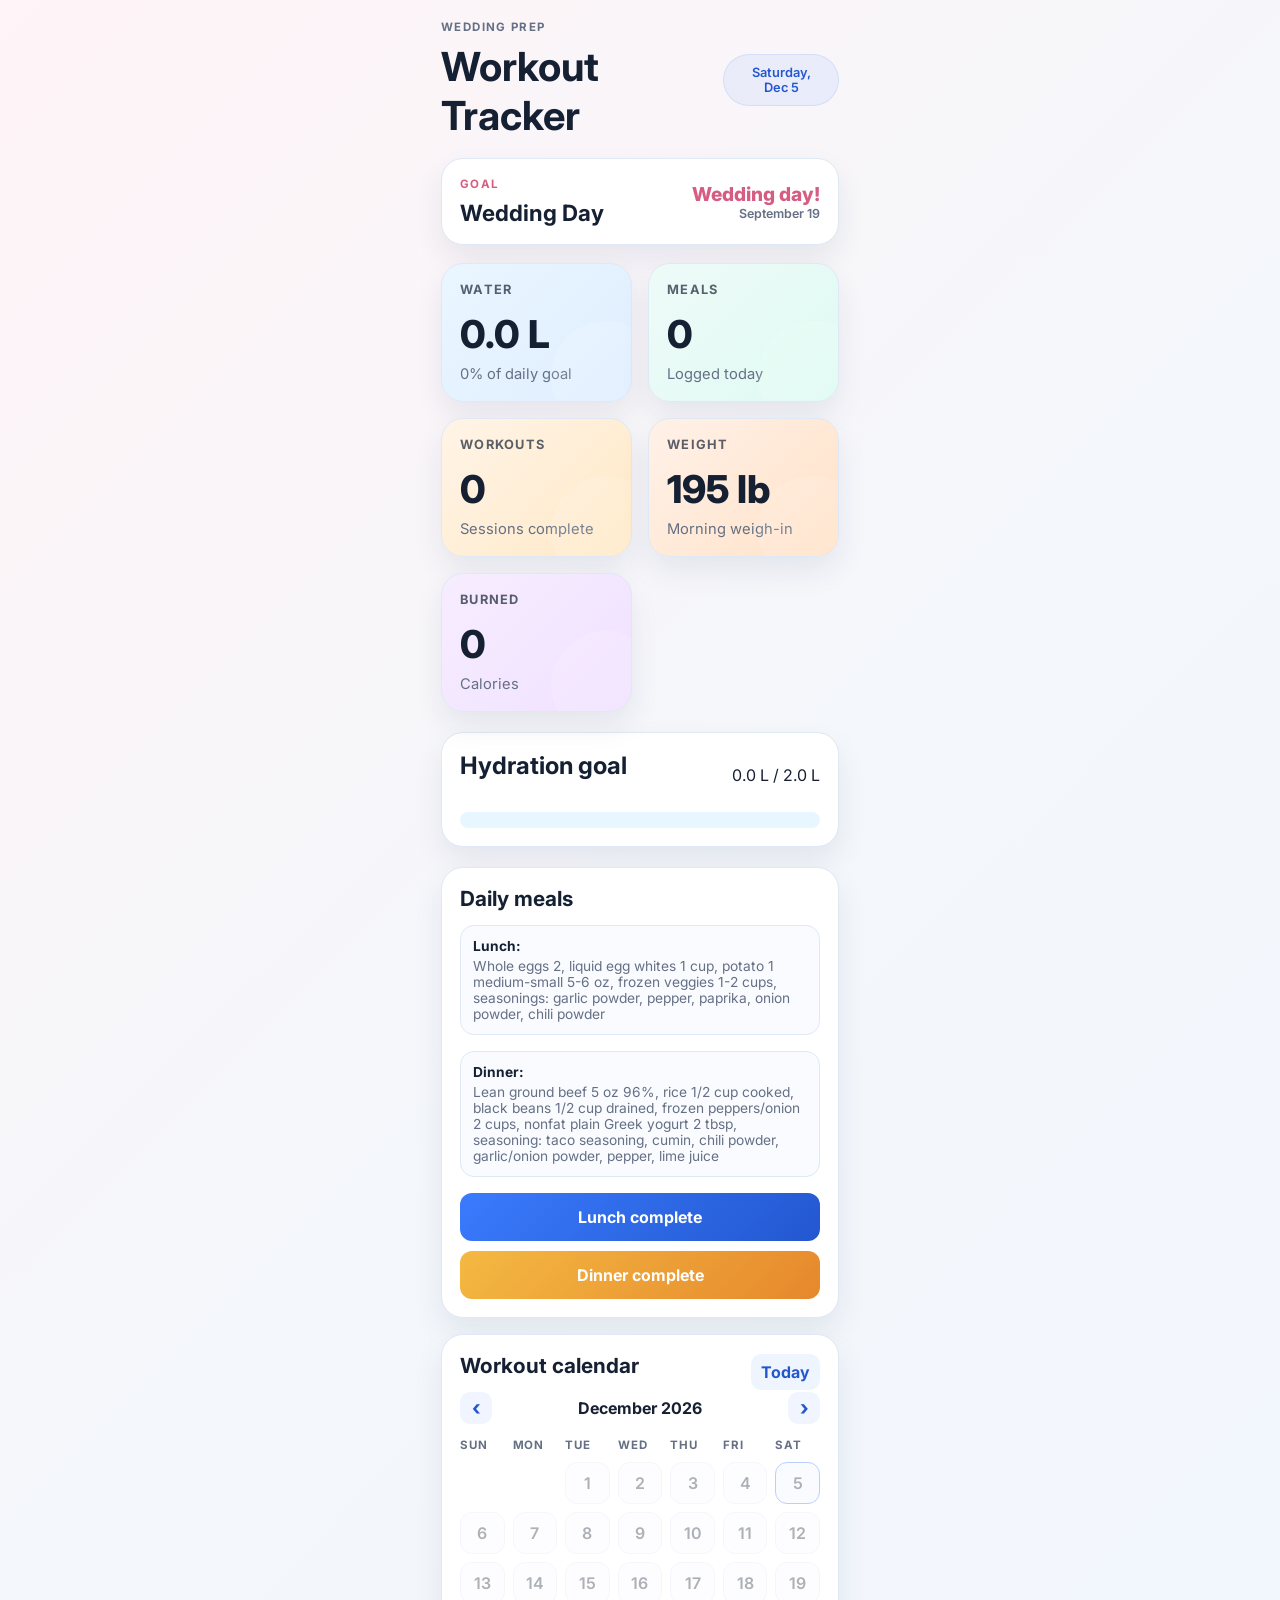
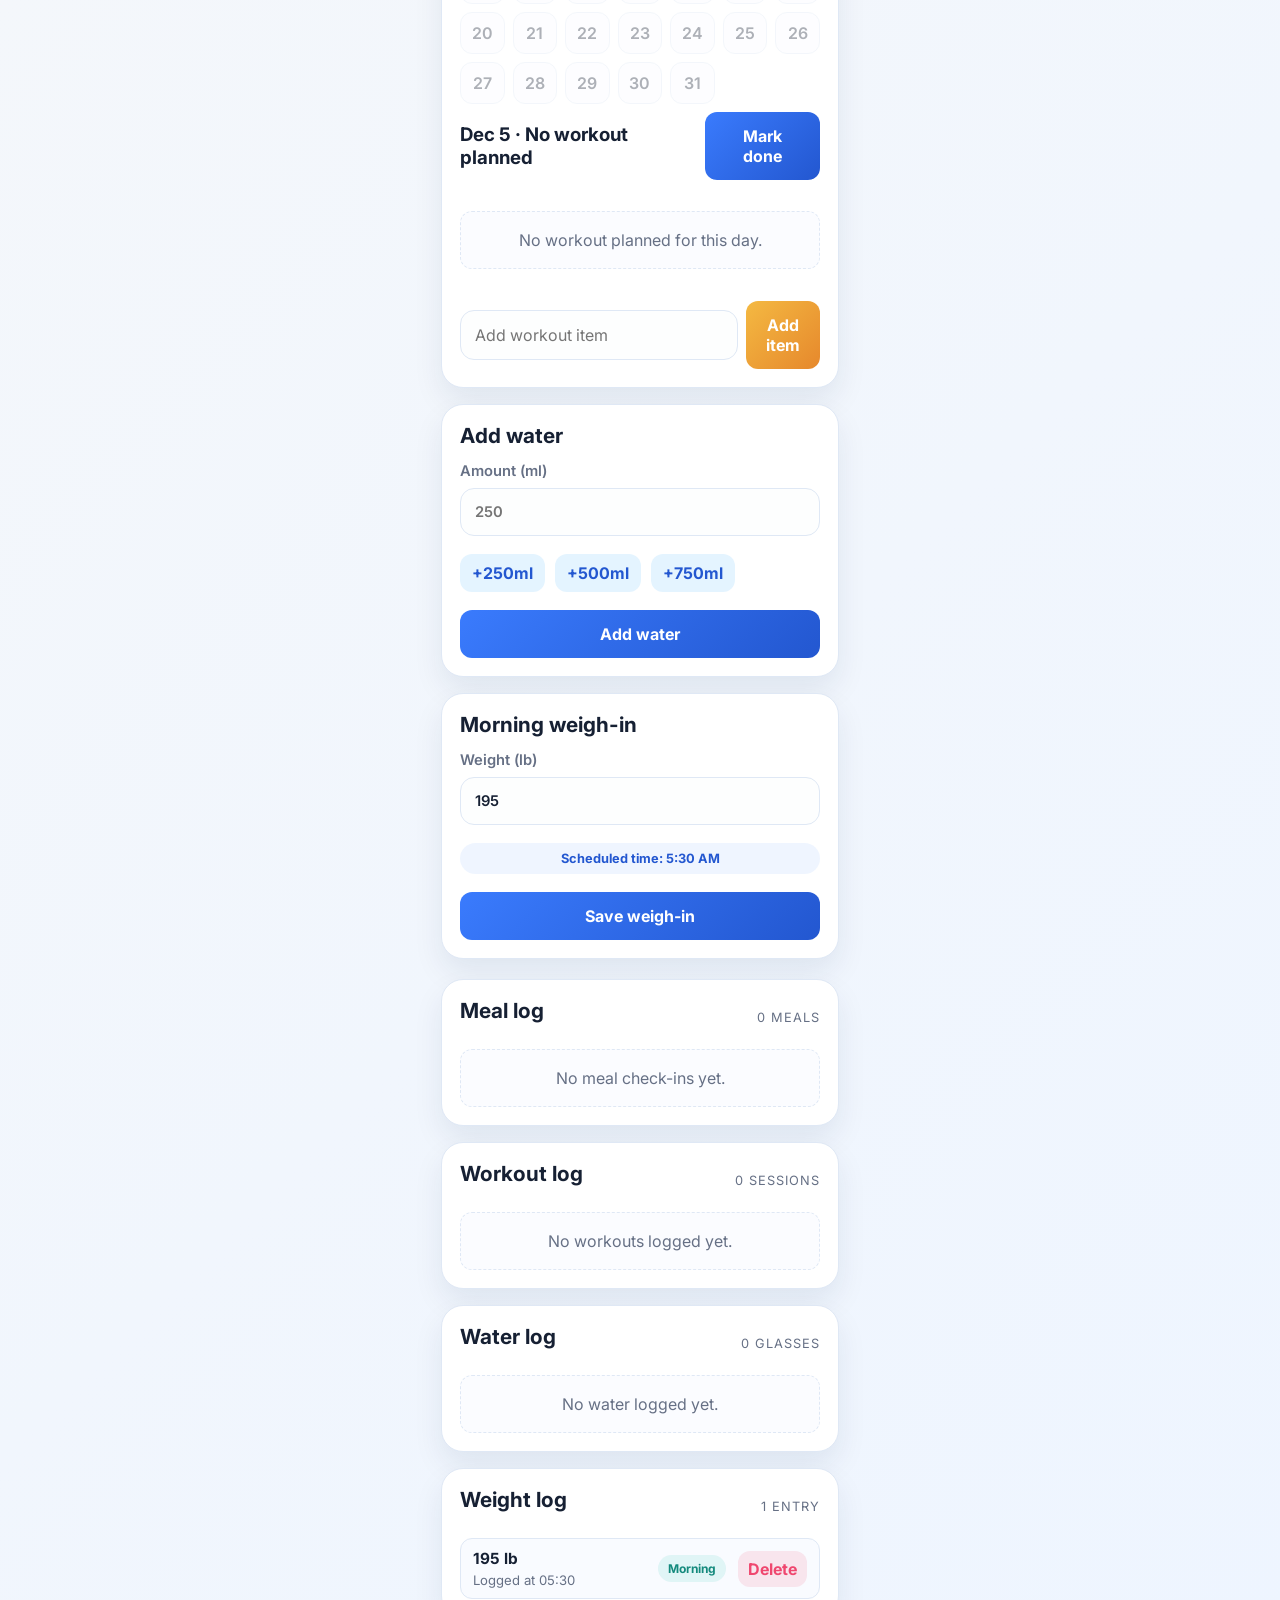
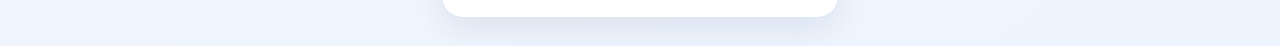
==== index.html @ 9204caa1 "Initial commit" ====
<!DOCTYPE html>
<html lang="en">
  <head>
    <meta charset="UTF-8" />
    <meta name="viewport" content="width=device-width, initial-scale=1.0, viewport-fit=cover" />
    <meta name="apple-mobile-web-app-capable" content="yes" />
    <meta name="apple-mobile-web-app-status-bar-style" content="default" />
    <title>Workout Tracker</title>
    <link rel="stylesheet" href="styles.css" />
    <link rel="preconnect" href="https://fonts.googleapis.com" />
    <link rel="preconnect" href="https://fonts.gstatic.com" crossorigin />
    <link
      href="https://fonts.googleapis.com/css2?family=Inter:wght@400;500;600;700;800&display=swap"
      rel="stylesheet"
    />
  </head>
  <body>
    <div class="app-shell">
      <header class="topbar">
        <div>
          <p class="eyebrow">Wedding prep</p>
          <h1>Workout Tracker</h1>
        </div>
        <div class="date-pill" id="todayDate"></div>
      </header>

      <section class="card goal-banner">
        <div class="goal-copy">
          <p class="eyebrow accent">Goal</p>
          <h2>Wedding Day</h2>
        </div>
        <div class="countdown-wrap">
          <div class="countdown-value" id="weddingCountdown">0 days</div>
          <div class="goal-date">September 19</div>
        </div>
      </section>

      <main class="dashboard">
        <section class="summary-grid">
          <article class="card stat-card water-card">
            <div class="card-label">Water</div>
            <div class="stat-value" id="waterTotal">0 L</div>
            <div class="stat-meta"><span id="waterProgressLabel">0%</span> of daily goal</div>
          </article>

          <article class="card stat-card meals-card">
            <div class="card-label">Meals</div>
            <div class="stat-value" id="mealCount">0</div>
            <div class="stat-meta">Logged today</div>
          </article>

          <article class="card stat-card workout-card">
            <div class="card-label">Workouts</div>
            <div class="stat-value" id="workoutCount">0</div>
            <div class="stat-meta">Sessions complete</div>
          </article>

          <article class="card stat-card weight-card">
            <div class="card-label">Weight</div>
            <div class="stat-value" id="weightValue">195 lb</div>
            <div class="stat-meta">Morning weigh-in</div>
          </article>

          <article class="card stat-card calorie-card">
            <div class="card-label">Burned</div>
            <div class="stat-value" id="caloriesBurned">0</div>
            <div class="stat-meta">Calories</div>
          </article>
        </section>

        <section class="progress-wrap card">
          <div class="progress-head">
            <h2>Hydration goal</h2>
            <span id="hydrationGoalText">2.0 L / 2.0 L</span>
          </div>
          <div class="progress-bar">
            <div class="progress-fill" id="hydrationProgress"></div>
          </div>
        </section>

        <section class="forms-grid">
          <article class="card form-card">
            <h2>Daily meals</h2>
            <form id="mealForm" class="meal-check-form">
              <div class="meal-template">
                <strong>Lunch:</strong>
                <span>Whole eggs 2, liquid egg whites 1 cup, potato 1 medium-small 5-6 oz, frozen veggies 1-2 cups, seasonings: garlic powder, pepper, paprika, onion powder, chili powder</span>
              </div>

              <div class="meal-template">
                <strong>Dinner:</strong>
                <span>Lean ground beef 5 oz 96%, rice 1/2 cup cooked, black beans 1/2 cup drained, frozen peppers/onion 2 cups, nonfat plain Greek yogurt 2 tbsp, seasoning: taco seasoning, cumin, chili powder, garlic/onion powder, pepper, lime juice</span>
              </div>

              <div class="meal-check-buttons">
                <button type="button" class="meal-check-btn primary-btn" data-meal-type="Lunch">Lunch complete</button>
                <button type="button" class="meal-check-btn secondary-btn" data-meal-type="Dinner">Dinner complete</button>
              </div>
            </form>
          </article>

          <article class="card form-card calendar-card">
            <div class="calendar-topbar">
              <h2>Workout calendar</h2>
              <button type="button" class="tiny-btn" id="todayButton">Today</button>
            </div>

            <div class="calendar-nav">
              <button type="button" class="nav-btn" id="prevMonthBtn" aria-label="Previous month">‹</button>
              <div id="calendarMonthLabel" class="calendar-month-label">Month</div>
              <button type="button" class="nav-btn" id="nextMonthBtn" aria-label="Next month">›</button>
            </div>

            <div class="calendar-weekdays">
              <span>Sun</span>
              <span>Mon</span>
              <span>Tue</span>
              <span>Wed</span>
              <span>Thu</span>
              <span>Fri</span>
              <span>Sat</span>
            </div>
            <div id="calendarGrid" class="calendar-grid"></div>

            <form id="workoutForm" class="workout-check-form">
              <div class="selected-workout-header">
                <h3 id="selectedWorkoutLabel">Selected workout</h3>
                <button type="submit" class="primary-btn compact-btn">Mark done</button>
              </div>
              <div id="selectedWorkoutItems" class="selected-workout-items"></div>

              <div class="add-item-row">
                <input id="newExerciseInput" type="text" placeholder="Add workout item" />
                <button type="button" id="addExerciseBtn" class="secondary-btn compact-btn">Add item</button>
              </div>
            </form>
          </article>

          <article class="card form-card water-card-form">
            <h2>Add water</h2>
            <form id="waterForm">
              <label>
                Amount (ml)
                <input type="number" name="waterAmount" min="50" step="50" placeholder="250" required />
              </label>

              <div class="quick-water-buttons">
                <button type="button" class="quick-water" data-amount="250">+250ml</button>
                <button type="button" class="quick-water" data-amount="500">+500ml</button>
                <button type="button" class="quick-water" data-amount="750">+750ml</button>
              </div>

              <button type="submit" class="primary-btn">Add water</button>
            </form>
          </article>

          <article class="card form-card">
            <h2>Morning weigh-in</h2>
            <form id="weightForm">
              <label>
                Weight (lb)
                <input type="number" name="weightValue" min="80" step="0.1" value="195" required />
              </label>

              <div class="info-pill">Scheduled time: 5:30 AM</div>

              <button type="submit" class="primary-btn">Save weigh-in</button>
            </form>
          </article>
        </section>

        <section class="lists-grid">
          <article class="card list-card">
            <div class="list-header">
              <h2>Meal log</h2>
              <span id="mealSummary">0 meals</span>
            </div>
            <ul id="mealList" class="entry-list"></ul>
          </article>

          <article class="card list-card">
            <div class="list-header">
              <h2>Workout log</h2>
              <span id="workoutSummary">0 sessions</span>
            </div>
            <ul id="workoutList" class="entry-list"></ul>
          </article>

          <article class="card list-card">
            <div class="list-header">
              <h2>Water log</h2>
              <span id="waterSummary">0 glasses</span>
            </div>
            <ul id="waterList" class="entry-list"></ul>
          </article>

          <article class="card list-card">
            <div class="list-header">
              <h2>Weight log</h2>
              <span id="weightSummary">0 entries</span>
            </div>
            <ul id="weightList" class="entry-list"></ul>
          </article>
        </section>
      </main>
    </div>

    <script src="script.js"></script>
  </body>
</html>
---- styles.css ----
:root {
  --bg: #f4f7fb;
  --surface: #ffffff;
  --surface-alt: #edf3ff;
  --primary: #3a7bfd;
  --primary-dark: #2357d0;
  --accent: #2ec4b6;
  --accent-soft: rgba(46, 196, 182, 0.12);
  --water: #45b3ff;
  --water-soft: rgba(69, 179, 255, 0.14);
  --text: #162033;
  --muted: #667085;
  --border: #dfe8f5;
  --shadow: 0 14px 30px rgba(17, 41, 74, 0.08);
  --danger: #ef476f;
  --warning: #ffb703;
  --rose: #f7dfe6;
  --rose-deep: #d65c82;
}

* {
  box-sizing: border-box;
  -webkit-tap-highlight-color: transparent;
}

html {
  scroll-behavior: smooth;
}

body {
  margin: 0;
  font-family: "Inter", sans-serif;
  background: linear-gradient(135deg, #fff4f7 0%, #f4f7fb 35%, #eef5ff 100%);
  color: var(--text);
}

button,
input,
select {
  font: inherit;
}

.app-shell {
  max-width: 430px;
  margin: 0 auto;
  padding: calc(20px + env(safe-area-inset-top)) 16px calc(28px + env(safe-area-inset-bottom));
}

.topbar {
  display: flex;
  align-items: center;
  justify-content: space-between;
  margin-bottom: 18px;
  gap: 12px;
}

.eyebrow {
  margin: 0 0 8px;
  color: var(--muted);
  text-transform: uppercase;
  letter-spacing: 0.12em;
  font-weight: 700;
  font-size: 0.72rem;
}

.eyebrow.accent {
  color: var(--rose-deep);
}

h1,
h2,
p {
  margin-top: 0;
}

h1 {
  margin-bottom: 0;
  font-size: clamp(1.9rem, 7vw, 2.5rem);
}

.date-pill {
  background: rgba(58, 123, 253, 0.08);
  color: var(--primary-dark);
  border: 1px solid rgba(58, 123, 253, 0.12);
  border-radius: 999px;
  padding: 10px 14px;
  font-weight: 600;
  font-size: 0.8rem;
  text-align: center;
}

.goal-banner {
  display: flex;
  align-items: center;
  justify-content: space-between;
  gap: 14px;
  padding: 18px 16px;
  background: linear-gradient(135deg, #fff0f3 0%, #ffe5ee 100%);
  border: 1px solid rgba(214, 92, 130, 0.15);
  margin-bottom: 18px;
}

.goal-copy h2 {
  margin-bottom: 0;
  font-size: 1.4rem;
}

.countdown-wrap {
  text-align: right;
}

.countdown-value {
  font-size: 1.2rem;
  font-weight: 800;
  color: var(--rose-deep);
}

.goal-date {
  color: var(--muted);
  font-size: 0.78rem;
  font-weight: 600;
}

.dashboard {
  display: flex;
  flex-direction: column;
  gap: 20px;
}

.summary-grid,
.forms-grid,
.lists-grid {
  display: grid;
  gap: 16px;
}

.summary-grid {
  grid-template-columns: repeat(2, minmax(0, 1fr));
}

.forms-grid,
.lists-grid {
  grid-template-columns: 1fr;
}

.card {
  background: var(--surface);
  border: 1px solid var(--border);
  box-shadow: var(--shadow);
  border-radius: 22px;
  padding: 18px;
}

.stat-card {
  position: relative;
  overflow: hidden;
}

.stat-card::after {
  content: "";
  position: absolute;
  inset: auto -30px -30px auto;
  width: 110px;
  height: 110px;
  background: rgba(255, 255, 255, 0.12);
  border-radius: 50%;
}

.water-card {
  background: linear-gradient(135deg, #eaf6ff 0%, #dfeeff 100%);
}

.weight-card {
  background: linear-gradient(135deg, #fff1e8 0%, #ffe2c8 100%);
}

.meals-card {
  background: linear-gradient(135deg, #eefbf8 0%, #dffaf3 100%);
}

.workout-card {
  background: linear-gradient(135deg, #fff4e7 0%, #ffe9c7 100%);
}

.calorie-card {
  background: linear-gradient(135deg, #f7edff 0%, #f0e1ff 100%);
}

.card-label {
  font-size: 0.8rem;
  text-transform: uppercase;
  letter-spacing: 0.1em;
  font-weight: 700;
  opacity: 0.7;
}

.stat-value {
  font-size: clamp(1.8rem, 3vw, 2.5rem);
  font-weight: 800;
  margin: 14px 0 8px;
}

.stat-meta {
  color: var(--muted);
  font-size: 0.92rem;
}

.progress-wrap {
  display: flex;
  flex-direction: column;
  gap: 12px;
}

.progress-head {
  display: flex;
  justify-content: space-between;
  gap: 12px;
  align-items: center;
}

.progress-bar {
  width: 100%;
  height: 16px;
  border-radius: 999px;
  background: rgba(69, 179, 255, 0.12);
  overflow: hidden;
}

.progress-fill {
  width: 0%;
  height: 100%;
  background: linear-gradient(90deg, var(--water) 0%, #6cc9ff 100%);
  border-radius: 999px;
  transition: width 0.25s ease;
}

.form-card h2,
.list-card h2 {
  margin-bottom: 14px;
  font-size: 1.3rem;
}

form {
  display: flex;
  flex-direction: column;
  gap: 18px;
}

label {
  display: flex;
  flex-direction: column;
  gap: 8px;
  color: var(--muted);
  font-weight: 600;
  font-size: 0.92rem;
}

input,
select {
  border: 1px solid var(--border);
  background: #fdfefe;
  border-radius: 14px;
  padding: 14px 14px;
  min-height: 48px;
  color: var(--text);
  transition: border-color 0.2s ease, box-shadow 0.2s ease;
}

input:focus,
select:focus {
  border-color: var(--primary);
  box-shadow: 0 0 0 4px rgba(58, 123, 253, 0.12);
  outline: none;
}

.inline-fields {
  display: grid;
  grid-template-columns: repeat(2, minmax(0, 1fr));
  gap: 12px;
}

.meal-check-form,
.workout-check-form {
  display: flex;
  flex-direction: column;
  gap: 16px;
}

.meal-template {
  display: flex;
  flex-direction: column;
  gap: 4px;
  background: #f9fbff;
  border: 1px solid var(--border);
  border-radius: 14px;
  padding: 12px;
  color: var(--muted);
  font-size: 0.86rem;
}

.meal-template strong {
  color: var(--text);
}

.workout-plan-box {
  border: 1px solid var(--border);
  background: #fafcff;
  border-radius: 14px;
  padding: 12px 14px;
}

.workout-plan-box h3 {
  margin: 0 0 10px;
  font-size: 1rem;
}

.workout-plan-box ul {
  margin: 0;
  padding-left: 18px;
  color: var(--muted);
  display: grid;
  gap: 6px;
  font-size: 0.84rem;
}

.meal-check-buttons {
  display: grid;
  gap: 10px;
}

.calendar-topbar,
.calendar-nav,
.selected-workout-header {
  display: flex;
  align-items: center;
  justify-content: space-between;
  gap: 10px;
}

.calendar-month-label {
  font-weight: 700;
  color: var(--text);
}

.calendar-weekdays,
.calendar-grid {
  display: grid;
  grid-template-columns: repeat(7, minmax(0, 1fr));
  gap: 8px;
}

.calendar-weekdays {
  margin-top: 14px;
  font-size: 0.72rem;
  color: var(--muted);
  text-transform: uppercase;
  letter-spacing: 0.08em;
  font-weight: 700;
}

.calendar-grid {
  margin-top: 10px;
}

.calendar-day {
  border: 1px solid var(--border);
  border-radius: 12px;
  background: #fafcff;
  min-height: 42px;
  display: flex;
  align-items: center;
  justify-content: center;
  color: var(--text);
  font-weight: 600;
  cursor: pointer;
  padding: 0;
}

.calendar-day.today {
  border-color: var(--primary);
  background: rgba(58, 123, 253, 0.08);
}

.calendar-day.complete {
  background: rgba(46, 196, 182, 0.14);
  border-color: rgba(46, 196, 182, 0.25);
}

.calendar-day.empty-day {
  background: transparent;
  border-color: transparent;
  cursor: default;
}

.selected-workout-items {
  display: flex;
  flex-direction: column;
  gap: 8px;
  margin-top: 8px;
}

.check-item {
  display: flex;
  align-items: center;
  justify-content: space-between;
  gap: 10px;
  padding: 8px 10px;
  border: 1px solid var(--border);
  border-radius: 10px;
  background: #f9fbff;
  color: var(--text);
  font-size: 0.82rem;
}

.check-toggle {
  display: flex;
  align-items: center;
  gap: 10px;
  flex: 1;
}

.check-item input[type='checkbox'] {
  width: 18px;
  height: 18px;
  min-height: 18px;
  margin: 0;
}

.exercise-weight-input {
  width: 70px;
  min-height: 36px;
  padding: 8px 10px;
  border-radius: 10px;
  border: 1px solid var(--border);
  background: white;
  text-align: center;
}

.tiny-btn,
.nav-btn {
  border: none;
  border-radius: 10px;
  background: rgba(58, 123, 253, 0.08);
  color: var(--primary-dark);
  cursor: pointer;
  font-weight: 700;
}

.tiny-btn {
  padding: 8px 10px;
}

.nav-btn {
  width: 32px;
  height: 32px;
  font-size: 1.3rem;
}

.compact-btn {
  min-height: 36px;
  padding: 10px 12px;
}

.add-item-row {
  display: flex;
  gap: 8px;
  align-items: center;
}

.add-item-row input {
  flex: 1;
}

.primary-btn,
.secondary-btn,
.quick-water,
.delete-btn {
  border: none;
  border-radius: 12px;
  cursor: pointer;
  transition: transform 0.15s ease, opacity 0.2s ease;
}

.primary-btn {
  background: linear-gradient(135deg, var(--primary) 0%, var(--primary-dark) 100%);
  color: white;
  font-weight: 700;
  padding: 14px 18px;
  min-height: 48px;
}

.secondary-btn {
  background: linear-gradient(135deg, #f4b942 0%, #e6882c 100%);
  color: white;
  font-weight: 700;
  padding: 14px 18px;
  min-height: 48px;
}

.primary-btn:hover,
.secondary-btn:hover,
.quick-water:hover,
.delete-btn:hover {
  transform: translateY(-1px);
}

.quick-water-buttons {
  display: flex;
  flex-wrap: wrap;
  gap: 10px;
}

.quick-water {
  background: var(--water-soft);
  padding: 9px 12px;
  color: var(--primary-dark);
  font-weight: 700;
}

.list-header {
  display: flex;
  justify-content: space-between;
  align-items: center;
  gap: 12px;
  margin-bottom: 12px;
}

.list-header span {
  color: var(--muted);
  font-size: 0.8rem;
  text-transform: uppercase;
  letter-spacing: 0.08em;
}

.entry-list {
  list-style: none;
  padding: 0;
  margin: 0;
  display: flex;
  flex-direction: column;
  gap: 12px;
}

.entry-item {
  display: flex;
  justify-content: space-between;
  align-items: center;
  gap: 12px;
  border: 1px solid var(--border);
  background: #f9fbff;
  border-radius: 12px;
  padding: 10px 12px;
}

.entry-main {
  min-width: 0;
}

.entry-main strong,
.entry-main span {
  display: block;
}

.entry-main strong {
  margin-bottom: 4px;
  font-size: 0.96rem;
}

.entry-main span {
  color: var(--muted);
  font-size: 0.82rem;
}

.entry-meta {
  display: flex;
  align-items: center;
  gap: 12px;
}

.entry-tag {
  display: inline-flex;
  align-items: center;
  justify-content: center;
  border-radius: 999px;
  padding: 6px 10px;
  background: var(--accent-soft);
  color: #148a7d;
  font-size: 0.75rem;
  font-weight: 700;
}

.info-pill {
  border-radius: 999px;
  padding: 8px 12px;
  background: rgba(58, 123, 253, 0.08);
  color: var(--primary-dark);
  font-size: 0.8rem;
  font-weight: 700;
  text-align: center;
}

.delete-btn {
  background: rgba(239, 71, 111, 0.12);
  color: var(--danger);
  padding: 8px 10px;
  font-weight: 700;
}

.empty-state {
  color: var(--muted);
  text-align: center;
  border: 1px dashed var(--border);
  border-radius: 12px;
  padding: 18px;
  background: #fbfcff;
}

@media (max-width: 640px) {
  .app-shell {
    padding: 18px 14px 32px;
  }

  .topbar,
  .goal-banner,
  .progress-head,
  .list-header,
  .entry-item {
    flex-direction: column;
    align-items: flex-start;
  }

  .countdown-wrap {
    text-align: left;
  }

  .summary-grid,
  .forms-grid,
  .lists-grid,
  .inline-fields {
    grid-template-columns: 1fr;
  }

  .stat-card,
  .card {
    padding: 16px;
  }

  .primary-btn,
  .quick-water,
  .delete-btn {
    min-height: 44px;
    width: 100%;
  }

  .quick-water-buttons {
    display: grid;
    grid-template-columns: repeat(3, minmax(0, 1fr));
  }
}
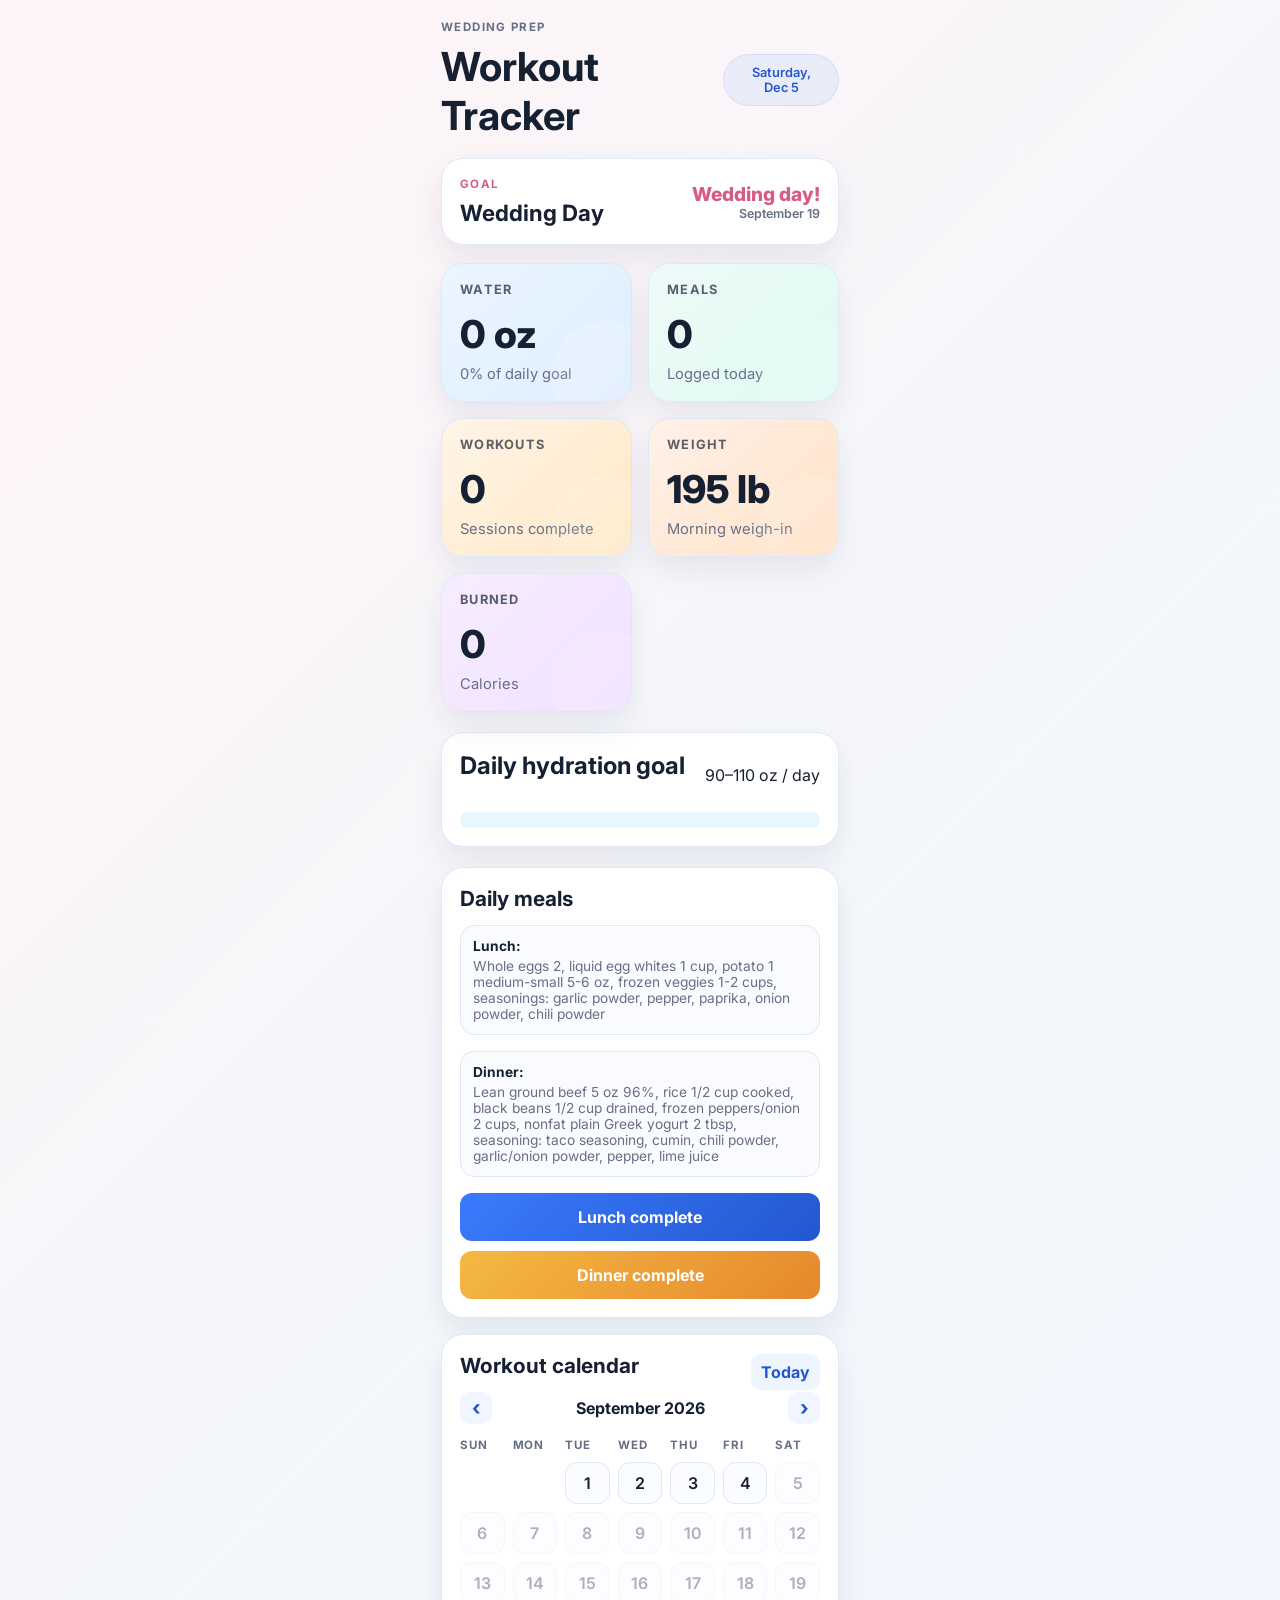
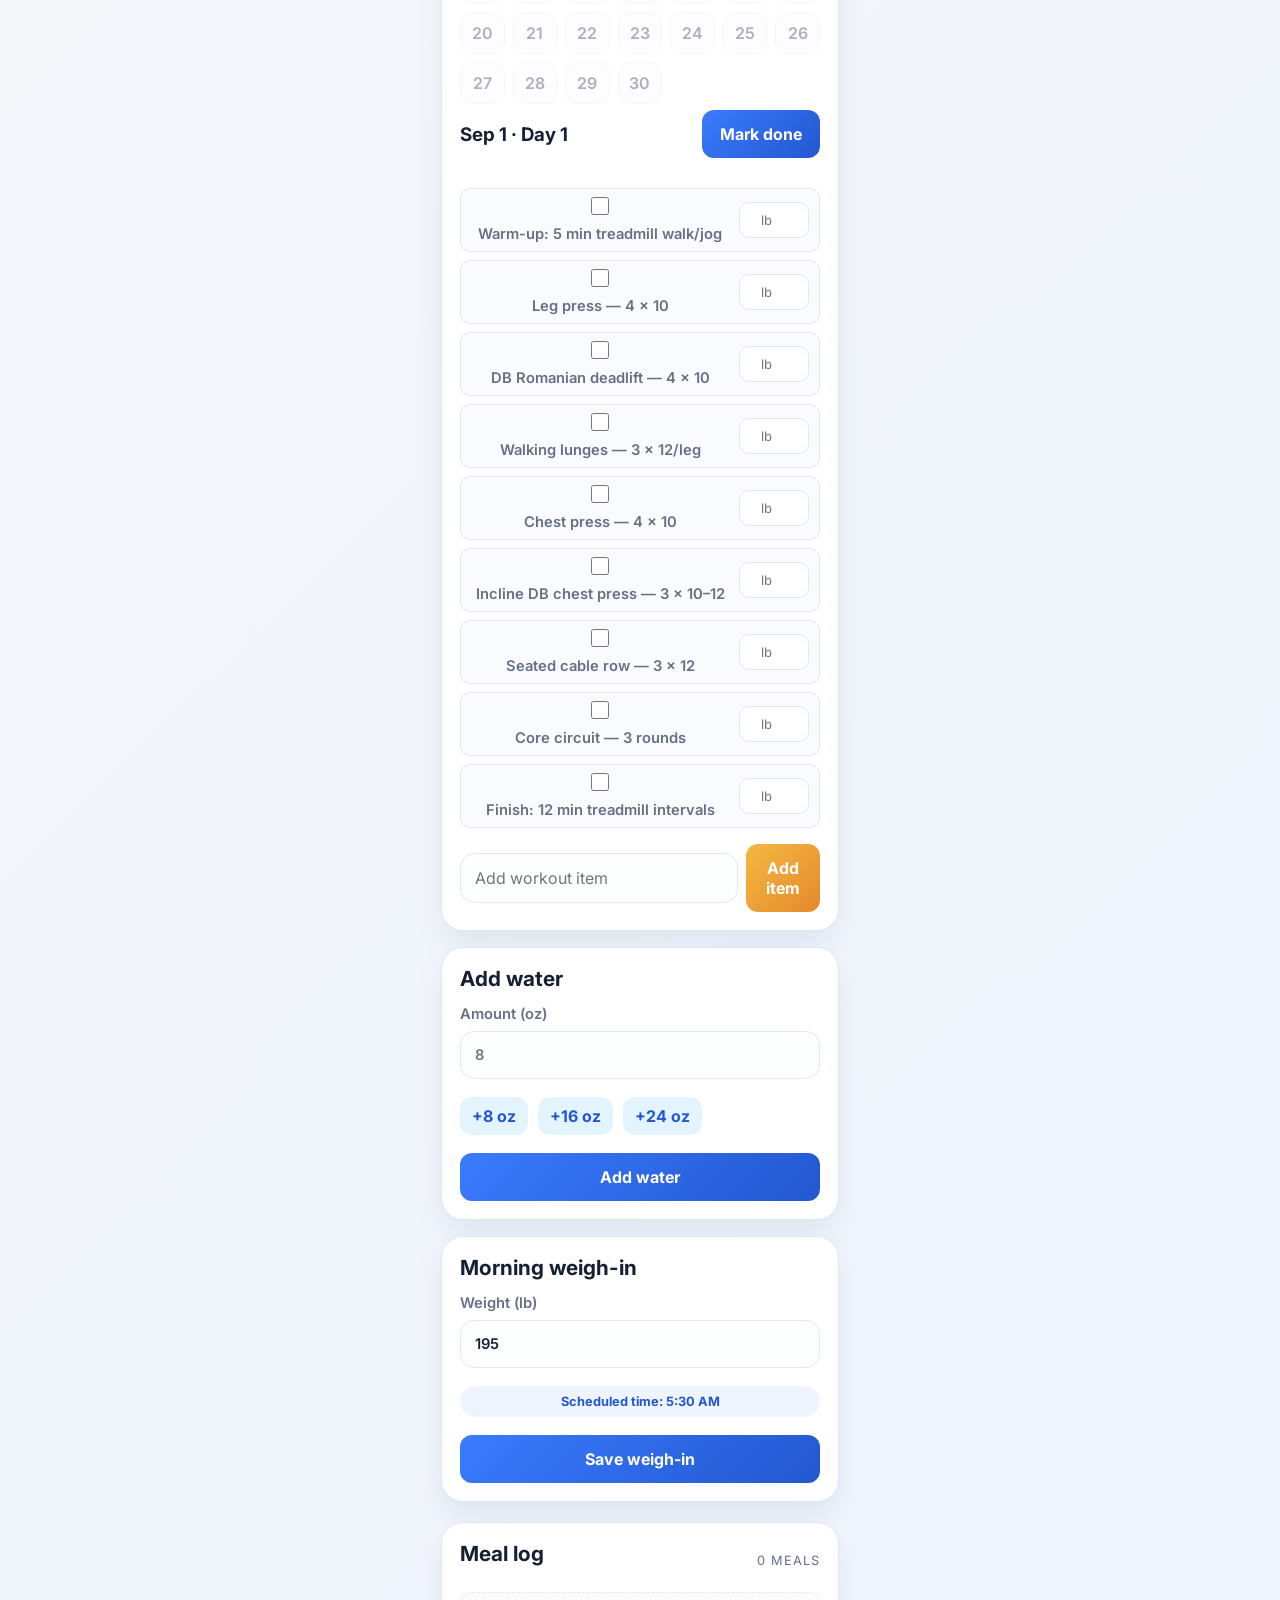
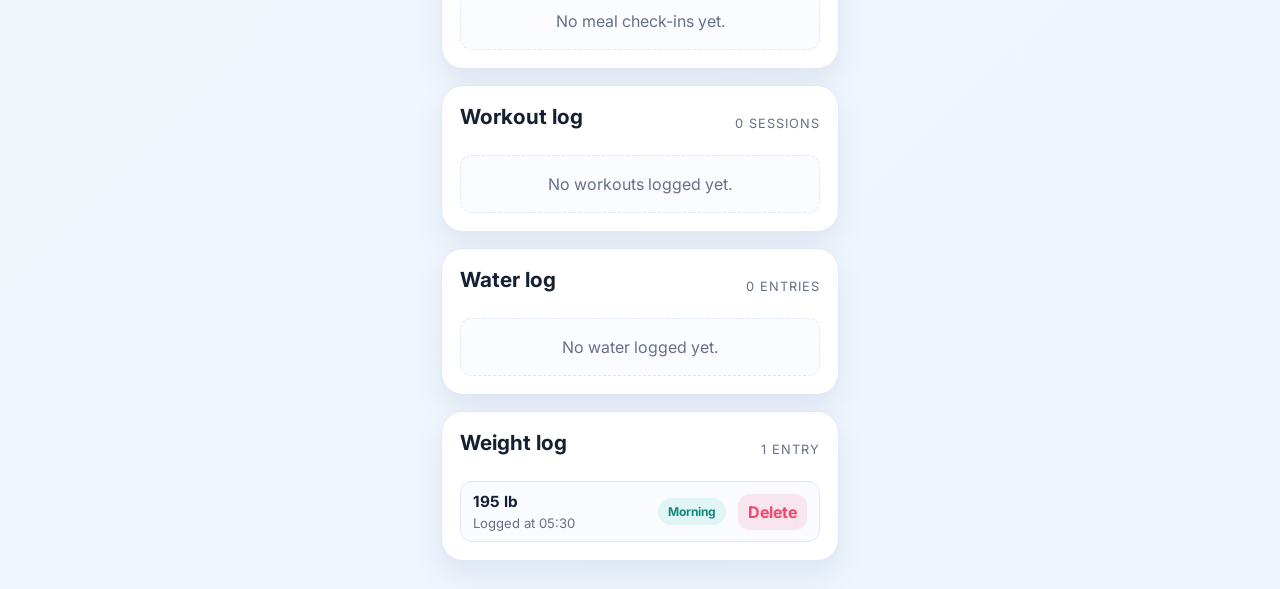
==== commit d4ab848f: "Update Quick Water Button" ====
--- a/index.html
+++ b/index.html
@@ -70,8 +70,8 @@
 
         <section class="progress-wrap card">
           <div class="progress-head">
-            <h2>Hydration goal</h2>
-            <span id="hydrationGoalText">2.0 L / 2.0 L</span>
+            <h2>Daily hydration goal</h2>
+            <span id="hydrationGoalText">90–110 oz / day</span>
           </div>
           <div class="progress-bar">
             <div class="progress-fill" id="hydrationProgress"></div>
@@ -140,14 +140,14 @@
             <h2>Add water</h2>
             <form id="waterForm">
               <label>
-                Amount (ml)
-                <input type="number" name="waterAmount" min="50" step="50" placeholder="250" required />
+                Amount (oz)
+                <input type="number" name="waterAmount" min="5" step="1" placeholder="8" required />
               </label>
 
               <div class="quick-water-buttons">
-                <button type="button" class="quick-water" data-amount="250">+250ml</button>
-                <button type="button" class="quick-water" data-amount="500">+500ml</button>
-                <button type="button" class="quick-water" data-amount="750">+750ml</button>
+                <button type="button" class="quick-water" data-amount="8">+8 oz</button>
+                <button type="button" class="quick-water" data-amount="16">+16 oz</button>
+                <button type="button" class="quick-water" data-amount="24">+24 oz</button>
               </div>
 
               <button type="submit" class="primary-btn">Add water</button>
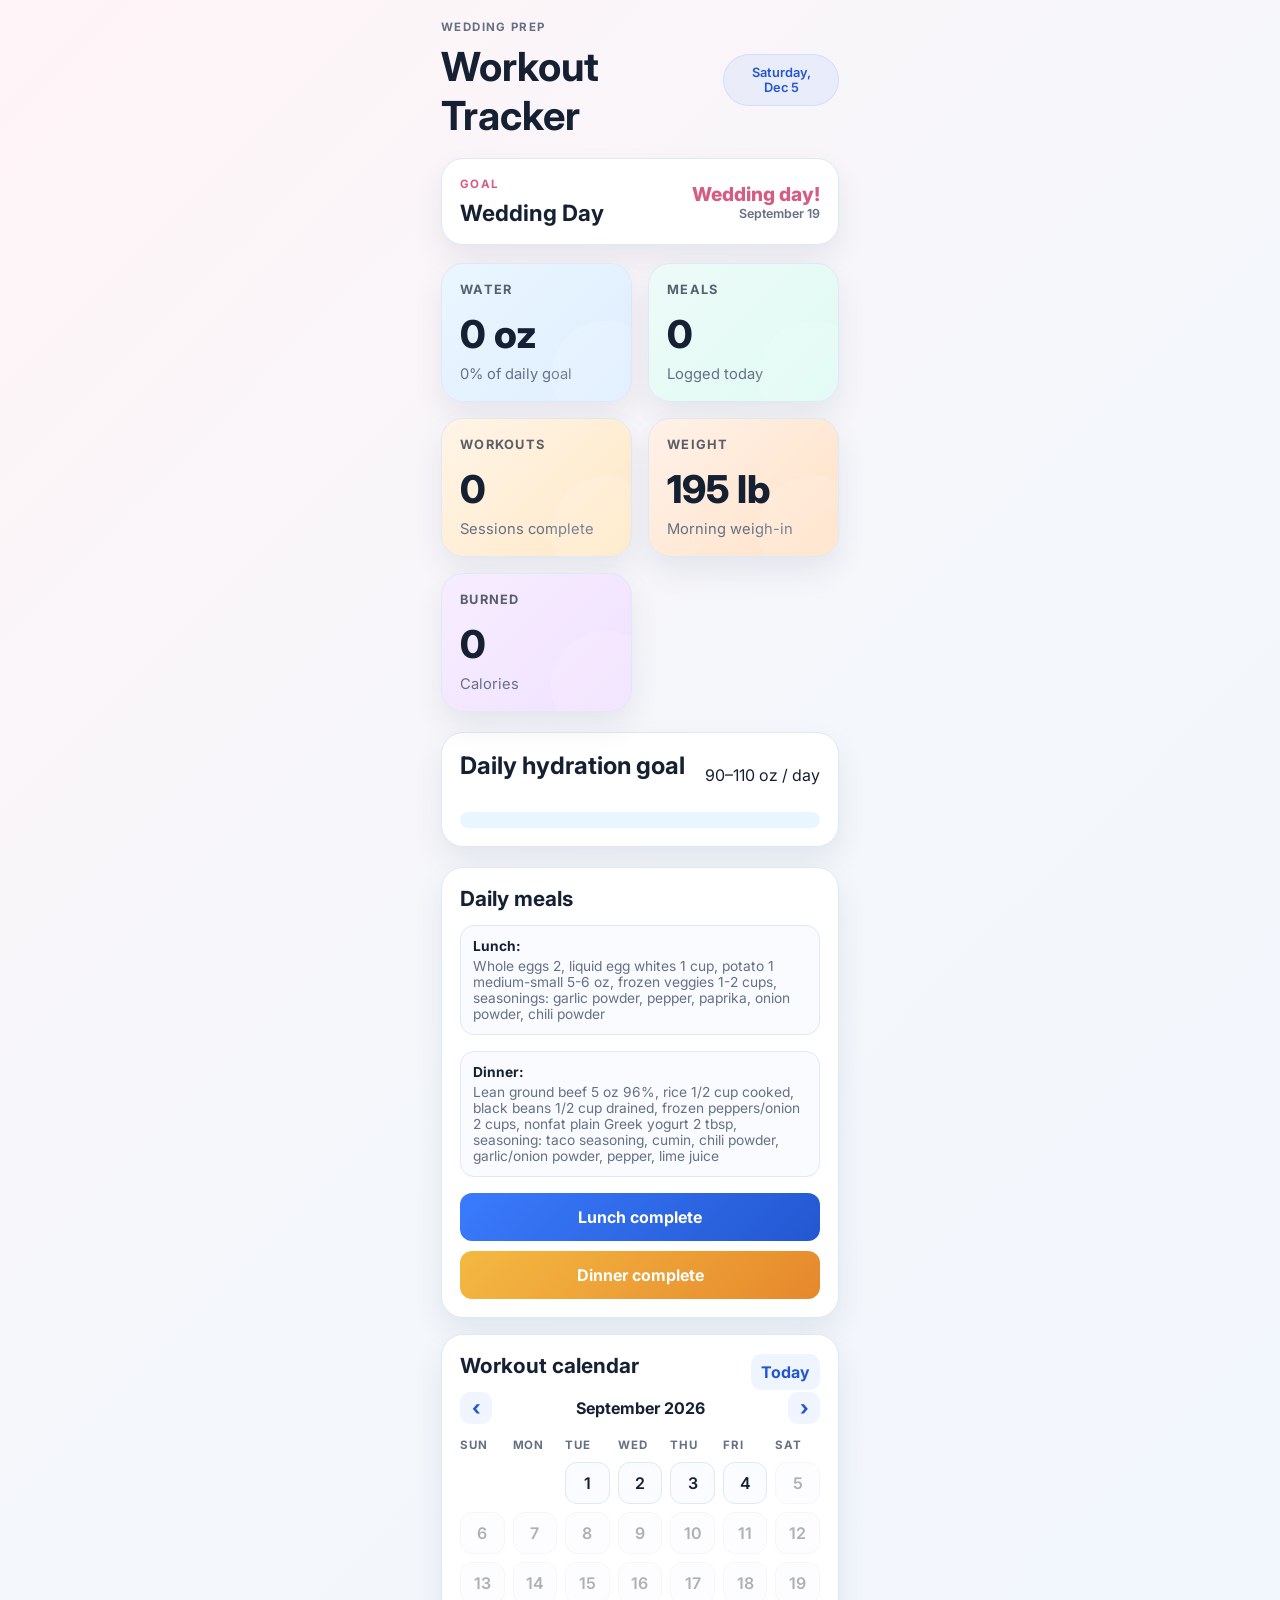
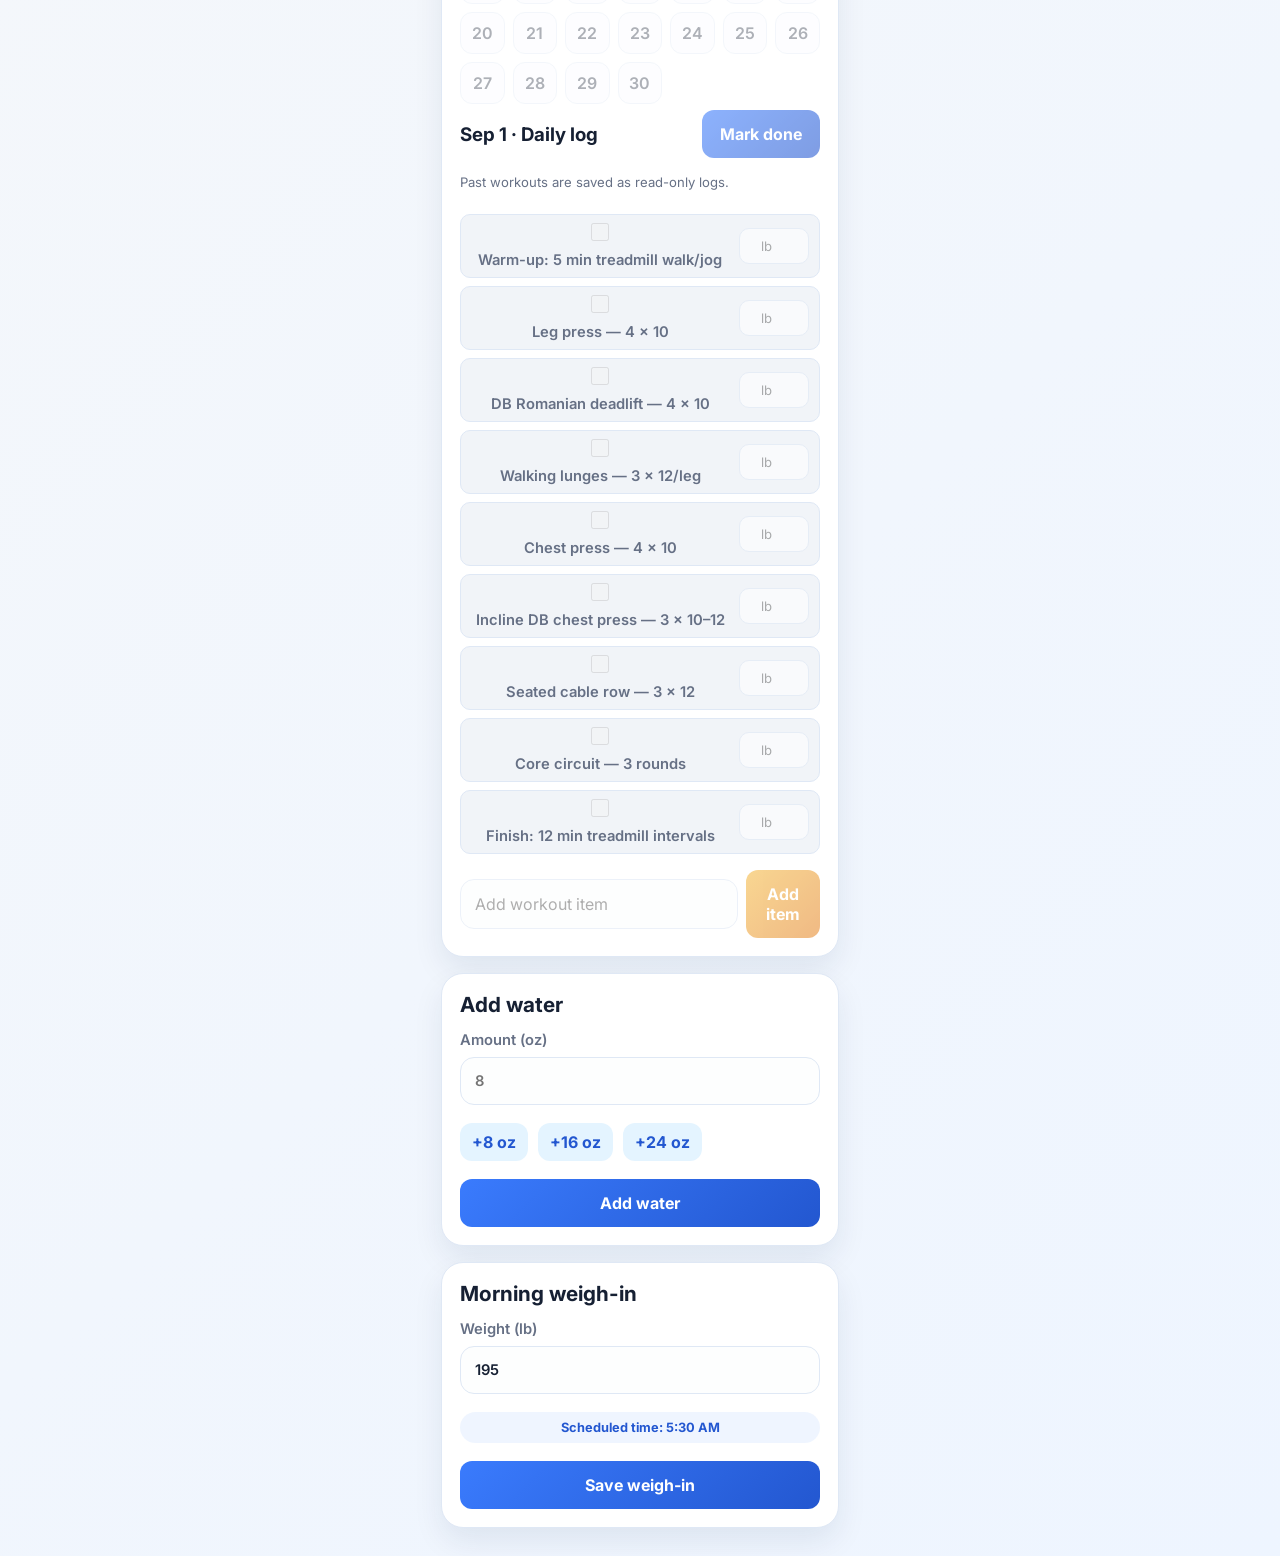
==== commit 3ed4001d: "Add files via upload" ====
--- a/index.html
+++ b/index.html
@@ -37,13 +37,13 @@
 
       <main class="dashboard">
         <section class="summary-grid">
-          <article class="card stat-card water-card">
+          <article class="card stat-card water-card log-launcher" data-log="water" role="button" tabindex="0" aria-label="Open water log">
             <div class="card-label">Water</div>
             <div class="stat-value" id="waterTotal">0 L</div>
             <div class="stat-meta"><span id="waterProgressLabel">0%</span> of daily goal</div>
           </article>
 
-          <article class="card stat-card meals-card">
+          <article class="card stat-card meals-card log-launcher" data-log="meal" role="button" tabindex="0" aria-label="Open meal log">
             <div class="card-label">Meals</div>
             <div class="stat-value" id="mealCount">0</div>
             <div class="stat-meta">Logged today</div>
@@ -55,7 +55,7 @@
             <div class="stat-meta">Sessions complete</div>
           </article>
 
-          <article class="card stat-card weight-card">
+          <article class="card stat-card weight-card log-launcher" data-log="weight" role="button" tabindex="0" aria-label="Open weight log">
             <div class="card-label">Weight</div>
             <div class="stat-value" id="weightValue">195 lb</div>
             <div class="stat-meta">Morning weigh-in</div>
@@ -127,6 +127,7 @@
                 <h3 id="selectedWorkoutLabel">Selected workout</h3>
                 <button type="submit" class="primary-btn compact-btn">Mark done</button>
               </div>
+              <p id="selectedWorkoutStatus" class="workout-status" aria-live="polite"></p>
               <div id="selectedWorkoutItems" class="selected-workout-items"></div>
 
               <div class="add-item-row">
@@ -169,40 +170,19 @@
           </article>
         </section>
 
-        <section class="lists-grid">
-          <article class="card list-card">
-            <div class="list-header">
-              <h2>Meal log</h2>
-              <span id="mealSummary">0 meals</span>
-            </div>
-            <ul id="mealList" class="entry-list"></ul>
-          </article>
+      </main>
 
-          <article class="card list-card">
-            <div class="list-header">
-              <h2>Workout log</h2>
-              <span id="workoutSummary">0 sessions</span>
-            </div>
-            <ul id="workoutList" class="entry-list"></ul>
-          </article>
-
-          <article class="card list-card">
-            <div class="list-header">
-              <h2>Water log</h2>
-              <span id="waterSummary">0 glasses</span>
-            </div>
-            <ul id="waterList" class="entry-list"></ul>
-          </article>
-
-          <article class="card list-card">
-            <div class="list-header">
-              <h2>Weight log</h2>
-              <span id="weightSummary">0 entries</span>
-            </div>
-            <ul id="weightList" class="entry-list"></ul>
-          </article>
-        </section>
-      </main>
+      <dialog id="visualLogDialog" class="visual-log-dialog">
+        <div class="visual-log-header">
+          <div>
+            <p class="eyebrow accent">History</p>
+            <h2 id="visualLogTitle">Water log</h2>
+          </div>
+          <button type="button" class="nav-btn" id="closeVisualLogBtn" aria-label="Close log">×</button>
+        </div>
+        <p id="visualLogSubtitle" class="visual-log-subtitle"></p>
+        <ul id="visualLogList" class="entry-list visual-log-list"></ul>
+      </dialog>
     </div>
 
     <script src="script.js"></script>
--- a/styles.css
+++ b/styles.css
@@ -156,6 +156,18 @@
   overflow: hidden;
 }
 
+.log-launcher {
+  cursor: pointer;
+  transition: transform 0.2s ease, box-shadow 0.2s ease;
+}
+
+.log-launcher:hover,
+.log-launcher:focus-visible {
+  transform: translateY(-2px);
+  box-shadow: 0 18px 34px rgba(17, 41, 74, 0.14);
+  outline: none;
+}
+
 .stat-card::after {
   content: "";
   position: absolute;
@@ -399,6 +411,12 @@
   margin-top: 8px;
 }
 
+.workout-status {
+  margin: -6px 0 0;
+  color: var(--muted);
+  font-size: 0.82rem;
+}
+
 .check-item {
   display: flex;
   align-items: center;
@@ -434,6 +452,17 @@
   border: 1px solid var(--border);
   background: white;
   text-align: center;
+}
+
+.check-item:has(input:disabled) {
+  background: #f1f4f8;
+  color: var(--muted);
+}
+
+button:disabled,
+input:disabled {
+  cursor: not-allowed;
+  opacity: 0.58;
 }
 
 .tiny-btn,
@@ -615,6 +644,42 @@
   background: #fbfcff;
 }
 
+.visual-log-dialog {
+  width: min(92vw, 430px);
+  max-height: 82vh;
+  border: 1px solid var(--border);
+  border-radius: 22px;
+  padding: 20px;
+  color: var(--text);
+  box-shadow: 0 24px 60px rgba(17, 41, 74, 0.2);
+}
+
+.visual-log-dialog::backdrop {
+  background: rgba(22, 32, 51, 0.38);
+}
+
+.visual-log-header {
+  display: flex;
+  align-items: flex-start;
+  justify-content: space-between;
+  gap: 12px;
+}
+
+.visual-log-header h2 {
+  margin-bottom: 0;
+}
+
+.visual-log-subtitle {
+  color: var(--muted);
+  font-size: 0.86rem;
+  margin: 4px 0 16px;
+}
+
+.visual-log-list {
+  max-height: 55vh;
+  overflow-y: auto;
+}
+
 @media (max-width: 640px) {
   .app-shell {
     padding: 18px 14px 32px;
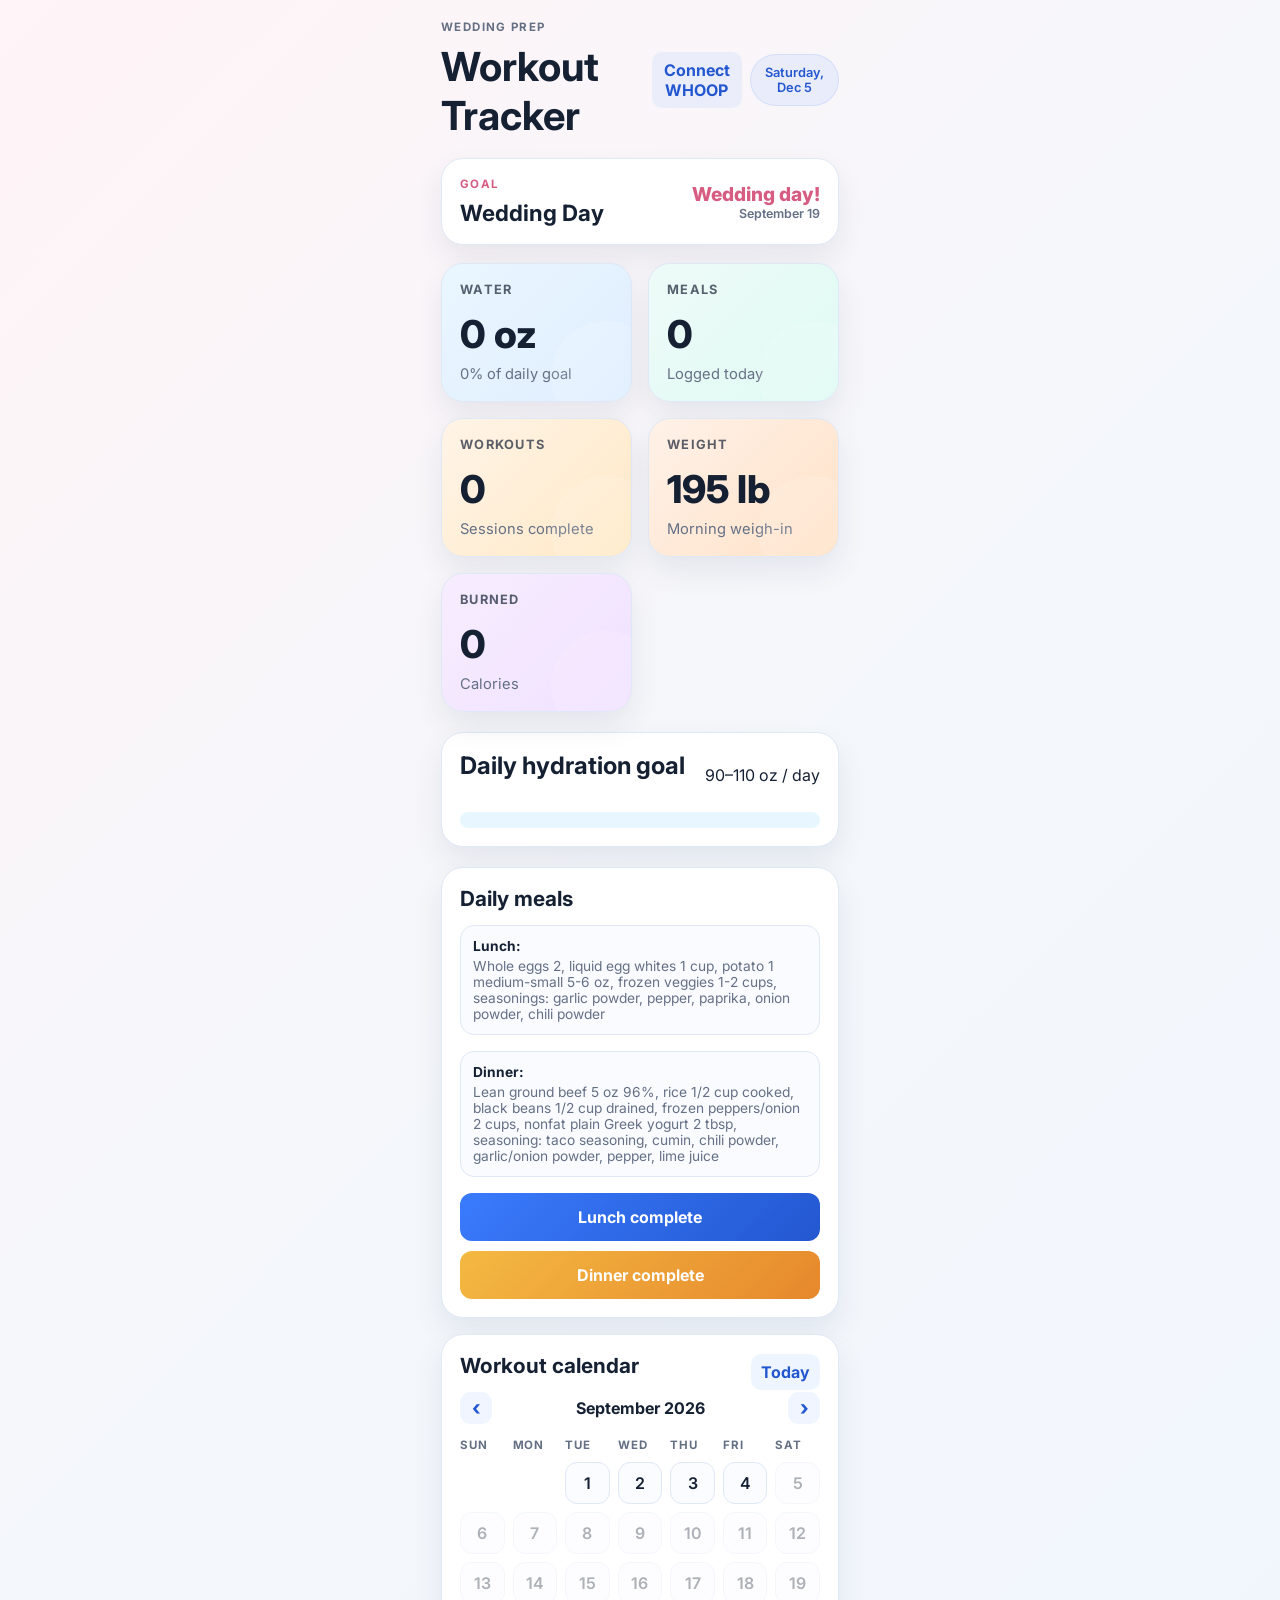
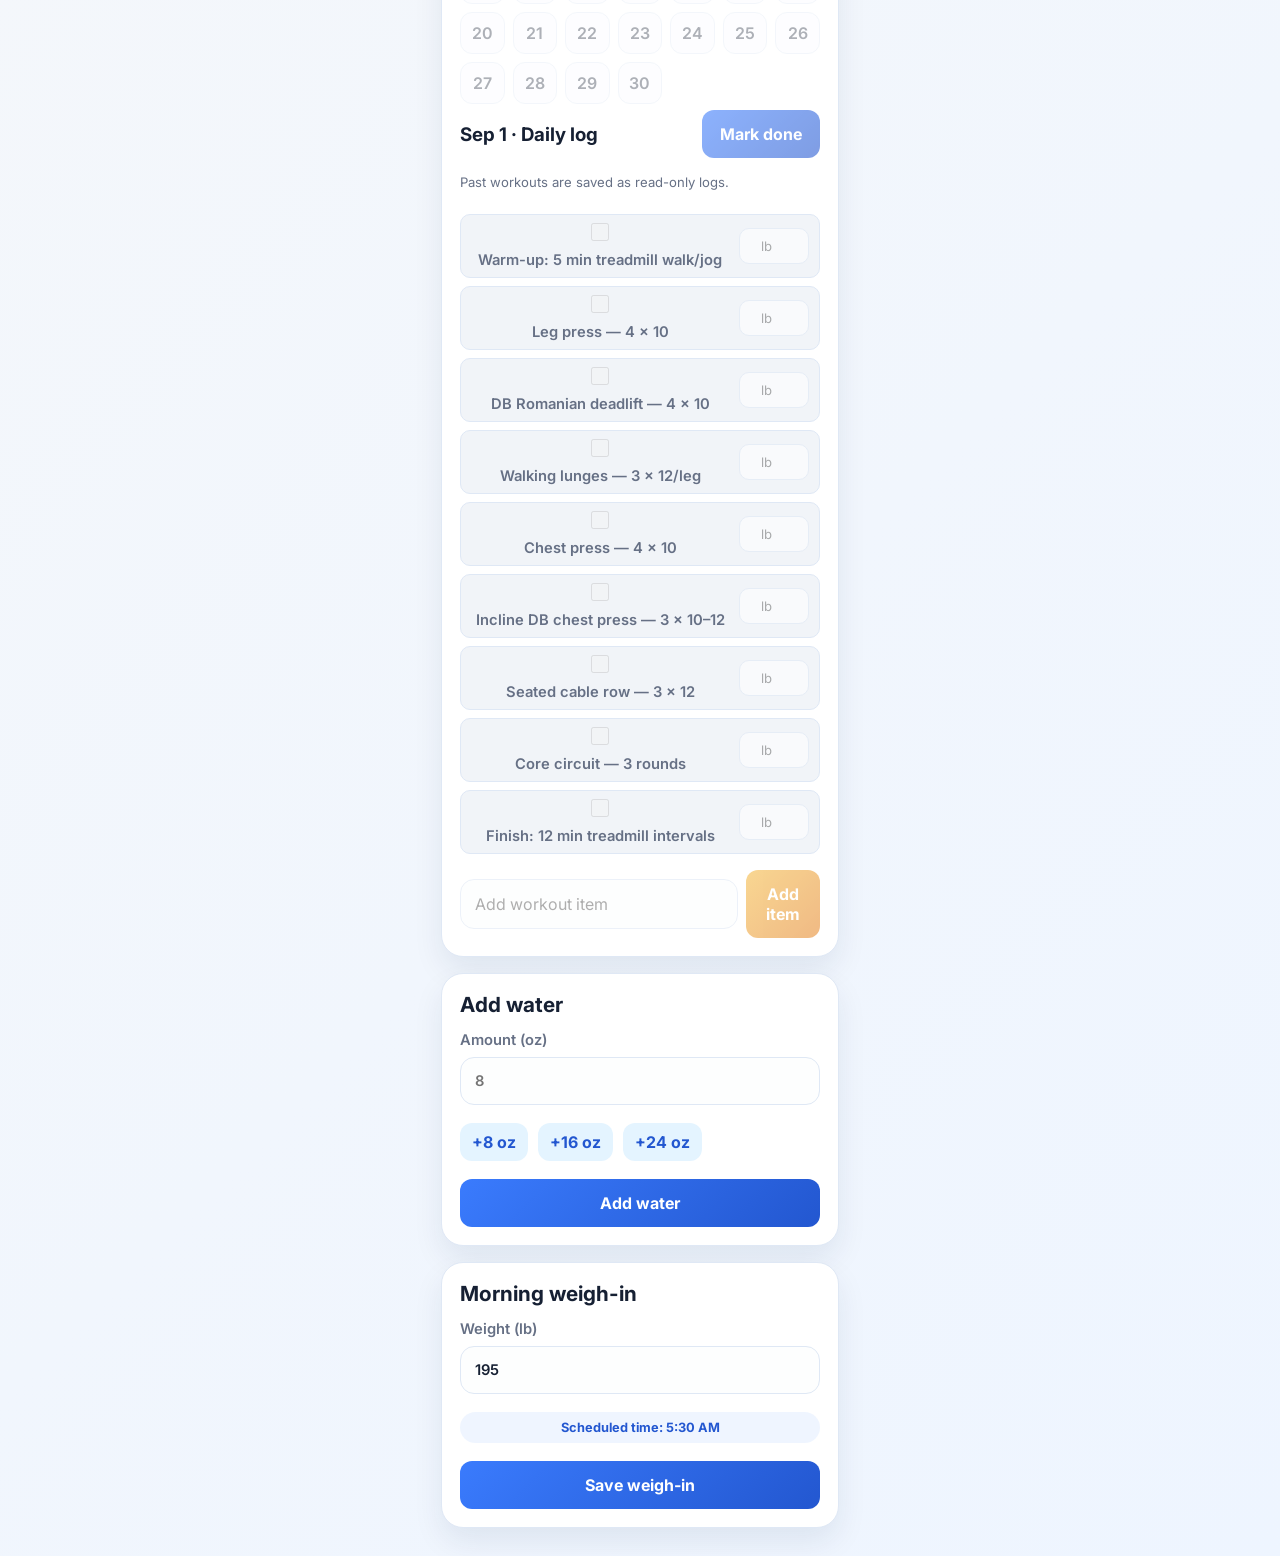
==== commit 6cab17d5: "Add files via upload" ====
--- a/index.html
+++ b/index.html
@@ -21,7 +21,10 @@
           <p class="eyebrow">Wedding prep</p>
           <h1>Workout Tracker</h1>
         </div>
-        <div class="date-pill" id="todayDate"></div>
+        <div class="topbar-actions">
+          <button type="button" class="tiny-btn" id="connectWhoopBtn">Connect WHOOP</button>
+          <div class="date-pill" id="todayDate"></div>
+        </div>
       </header>
 
       <section class="card goal-banner">
--- a/styles.css
+++ b/styles.css
@@ -54,6 +54,12 @@
   gap: 12px;
 }
 
+.topbar-actions {
+  display: flex;
+  align-items: center;
+  gap: 8px;
+}
+
 .eyebrow {
   margin: 0 0 8px;
   color: var(--muted);
@@ -694,6 +700,12 @@
     align-items: flex-start;
   }
 
+  .topbar-actions {
+    width: 100%;
+    align-items: stretch;
+    flex-direction: column;
+  }
+
   .countdown-wrap {
     text-align: left;
   }
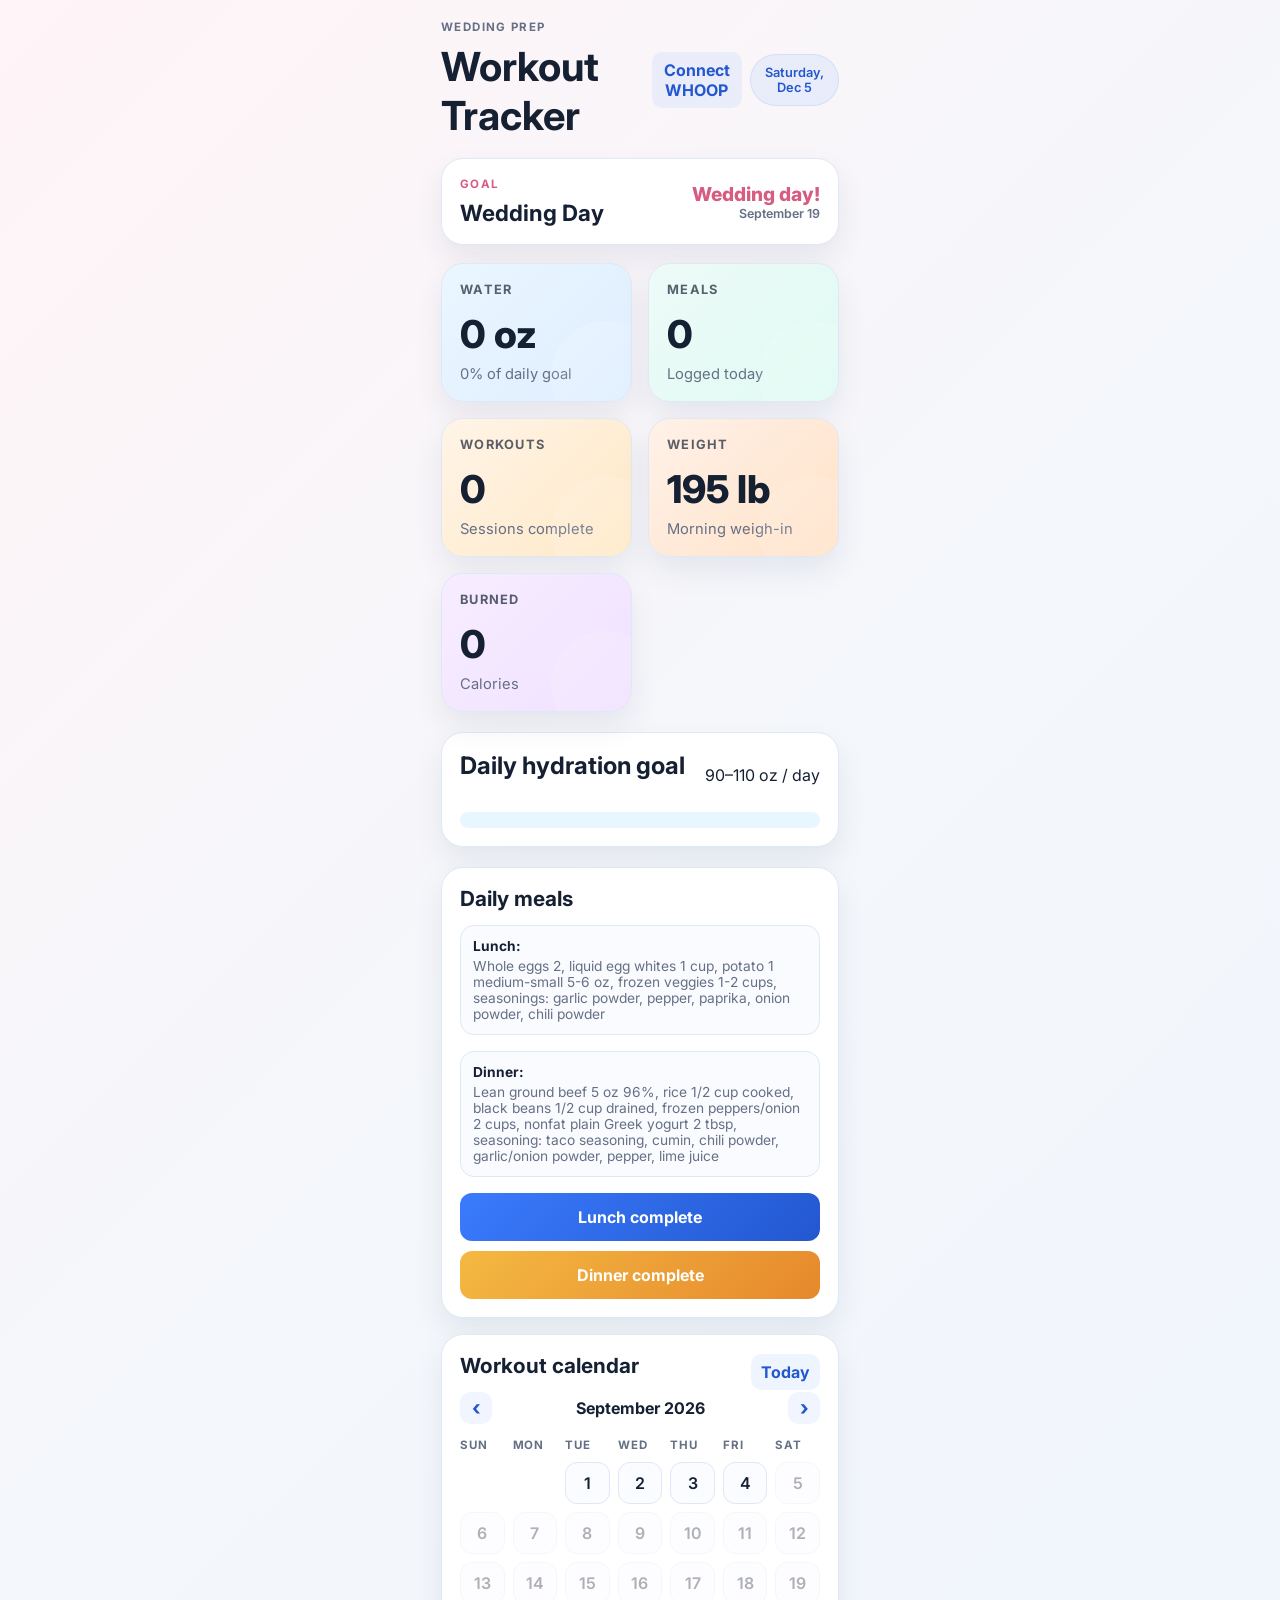
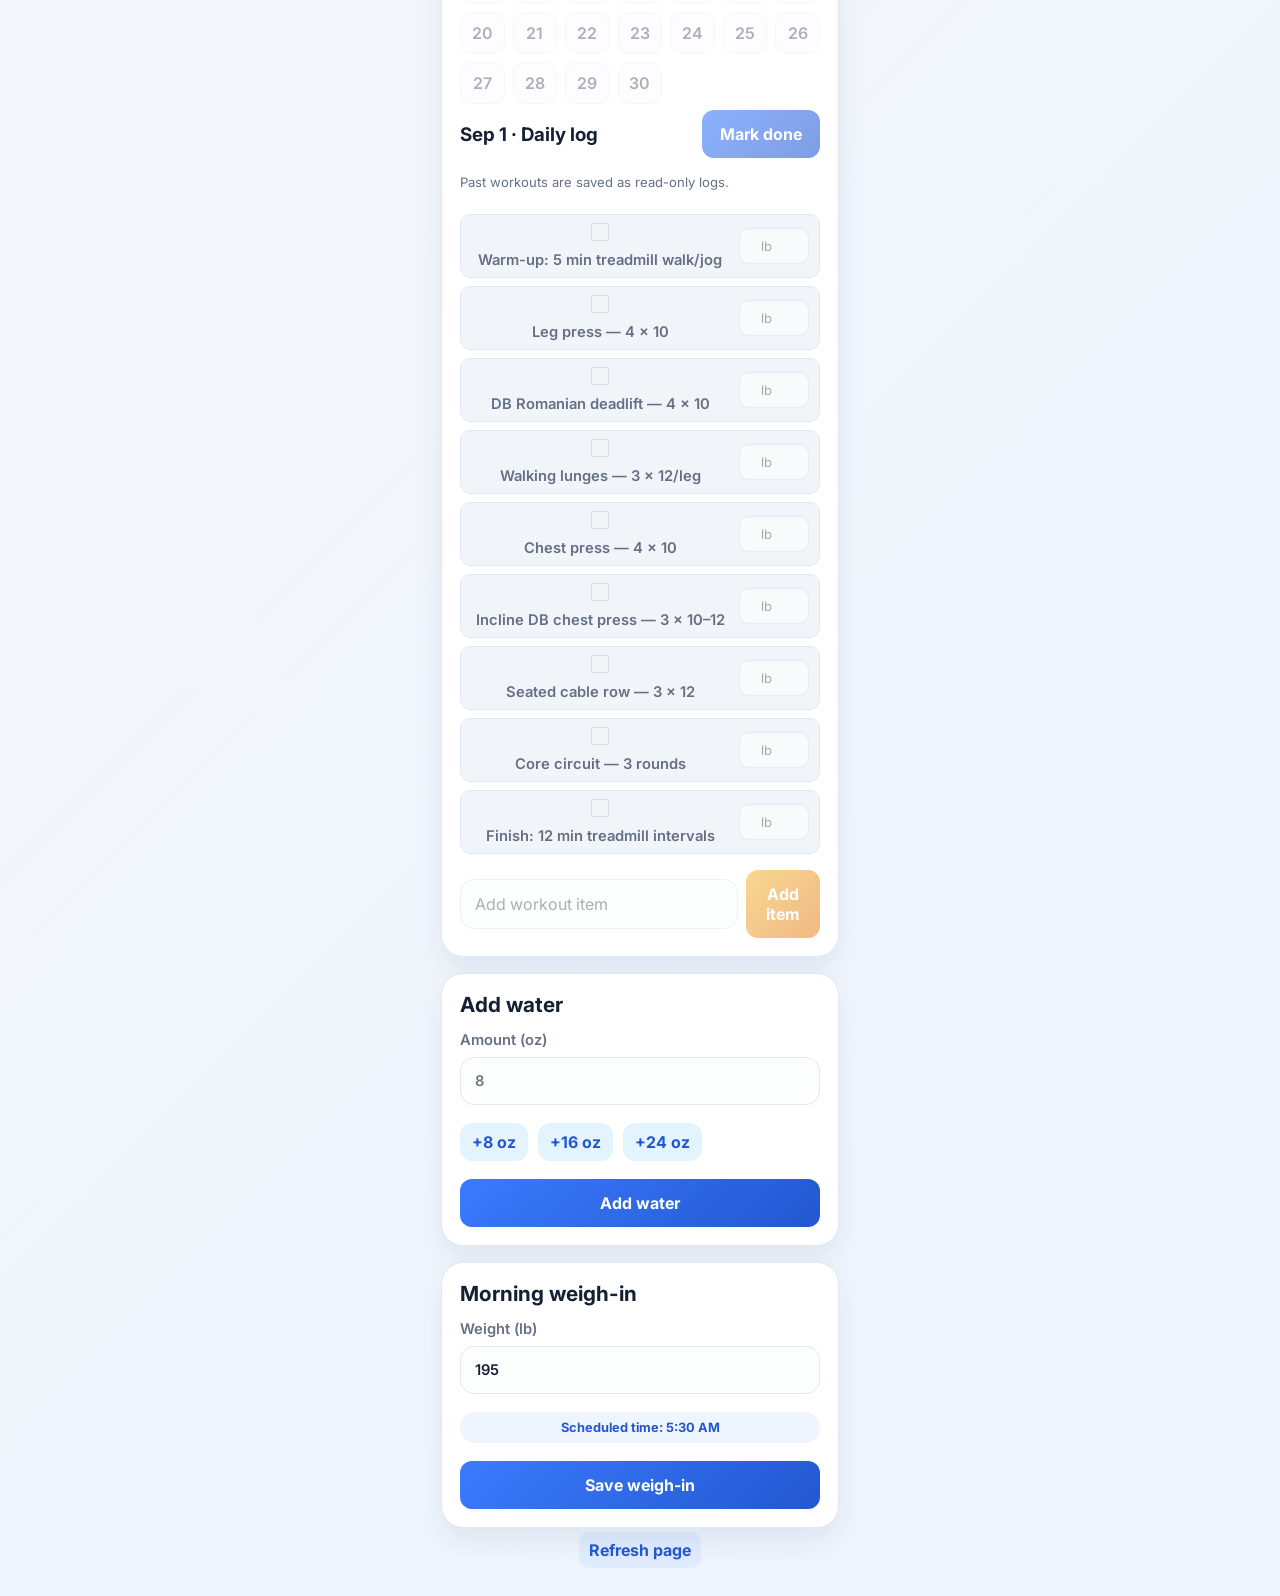
==== commit e98b99b9: "Add files via upload" ====
--- a/index.html
+++ b/index.html
@@ -175,6 +175,10 @@
 
       </main>
 
+      <footer class="app-footer">
+        <button type="button" class="tiny-btn refresh-btn" id="refreshPageBtn">Refresh page</button>
+      </footer>
+
       <dialog id="visualLogDialog" class="visual-log-dialog">
         <div class="visual-log-header">
           <div>
--- a/styles.css
+++ b/styles.css
@@ -60,6 +60,16 @@
   gap: 8px;
 }
 
+.app-footer {
+  display: flex;
+  justify-content: center;
+  padding-top: 4px;
+}
+
+.refresh-btn {
+  padding: 8px 12px;
+}
+
 .eyebrow {
   margin: 0 0 8px;
   color: var(--muted);
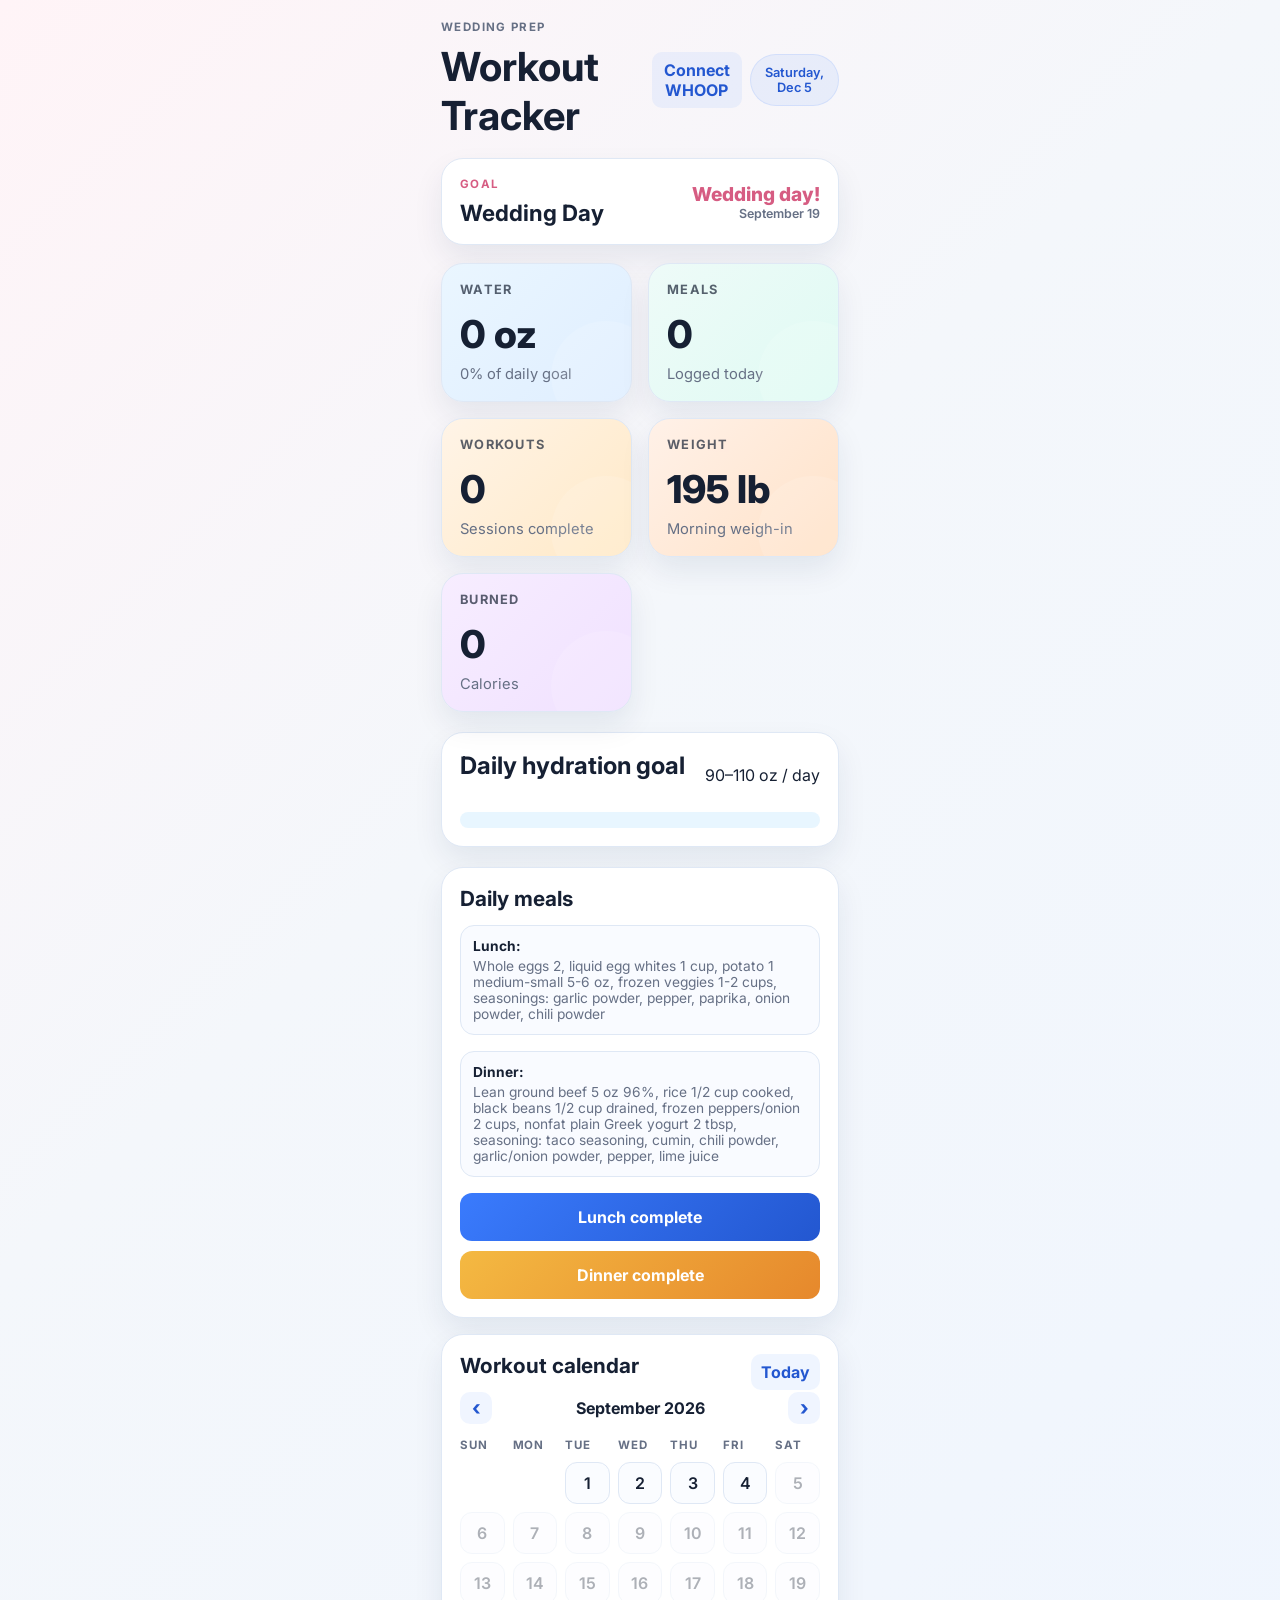
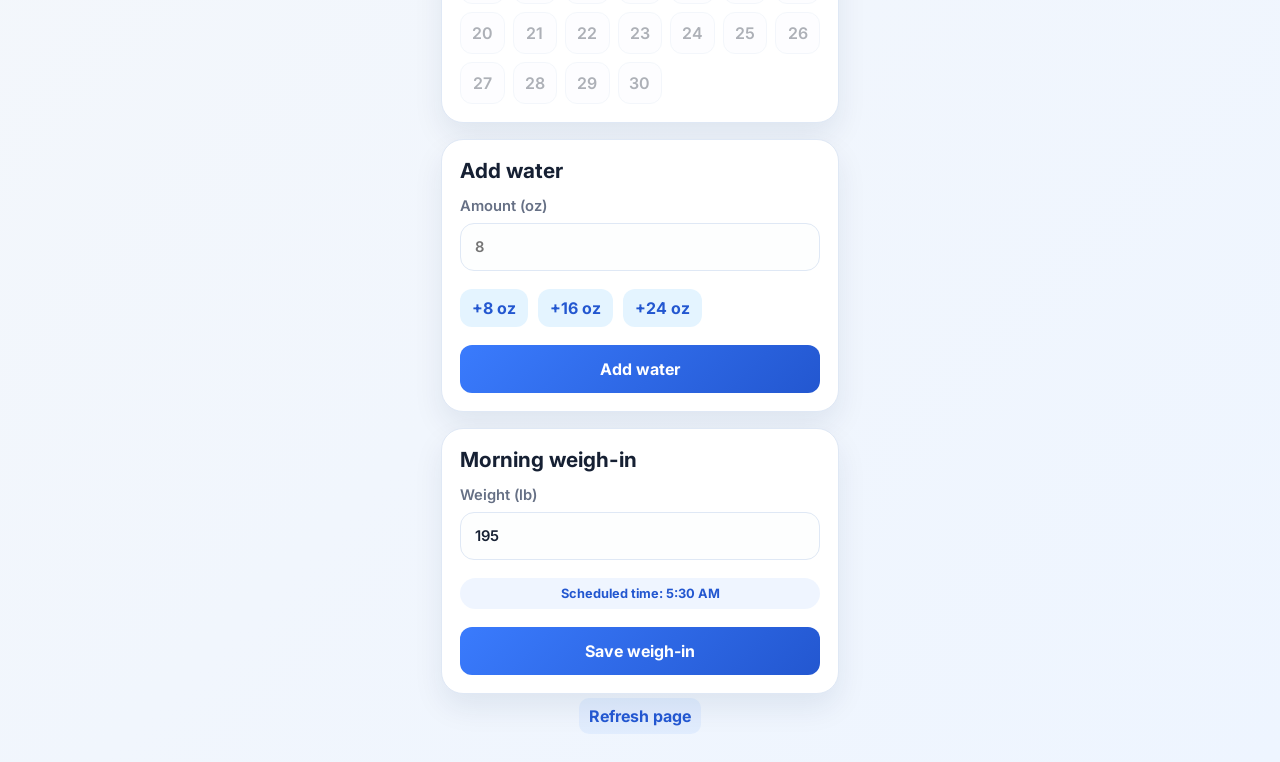
==== commit 03261f51: "Add files via upload" ====
--- a/index.html
+++ b/index.html
@@ -124,20 +124,6 @@
               <span>Sat</span>
             </div>
             <div id="calendarGrid" class="calendar-grid"></div>
-
-            <form id="workoutForm" class="workout-check-form">
-              <div class="selected-workout-header">
-                <h3 id="selectedWorkoutLabel">Selected workout</h3>
-                <button type="submit" class="primary-btn compact-btn">Mark done</button>
-              </div>
-              <p id="selectedWorkoutStatus" class="workout-status" aria-live="polite"></p>
-              <div id="selectedWorkoutItems" class="selected-workout-items"></div>
-
-              <div class="add-item-row">
-                <input id="newExerciseInput" type="text" placeholder="Add workout item" />
-                <button type="button" id="addExerciseBtn" class="secondary-btn compact-btn">Add item</button>
-              </div>
-            </form>
           </article>
 
           <article class="card form-card water-card-form">
@@ -190,6 +176,28 @@
         <p id="visualLogSubtitle" class="visual-log-subtitle"></p>
         <ul id="visualLogList" class="entry-list visual-log-list"></ul>
       </dialog>
+
+      <dialog id="workoutDialog" class="visual-log-dialog workout-dialog">
+        <div class="visual-log-header">
+          <div>
+            <p class="eyebrow accent">Calendar workout</p>
+            <h2 id="selectedWorkoutLabel">Selected workout</h2>
+          </div>
+          <button type="button" class="nav-btn" id="closeWorkoutBtn" aria-label="Close workout">×</button>
+        </div>
+        <form id="workoutForm" class="workout-check-form">
+          <p id="selectedWorkoutStatus" class="workout-status" aria-live="polite"></p>
+          <div id="selectedWorkoutItems" class="selected-workout-items"></div>
+
+          <div class="selected-workout-actions">
+            <button type="submit" class="primary-btn compact-btn">Mark done</button>
+            <div class="add-item-row">
+              <input id="newExerciseInput" type="text" placeholder="Add workout item" />
+              <button type="button" id="addExerciseBtn" class="secondary-btn compact-btn">Add item</button>
+            </div>
+          </div>
+        </form>
+      </dialog>
     </div>
 
     <script src="script.js"></script>
--- a/styles.css
+++ b/styles.css
@@ -696,6 +696,16 @@
   overflow-y: auto;
 }
 
+.workout-dialog {
+  max-height: 88vh;
+}
+
+.selected-workout-actions {
+  display: flex;
+  flex-direction: column;
+  gap: 12px;
+}
+
 @media (max-width: 640px) {
   .app-shell {
     padding: 18px 14px 32px;
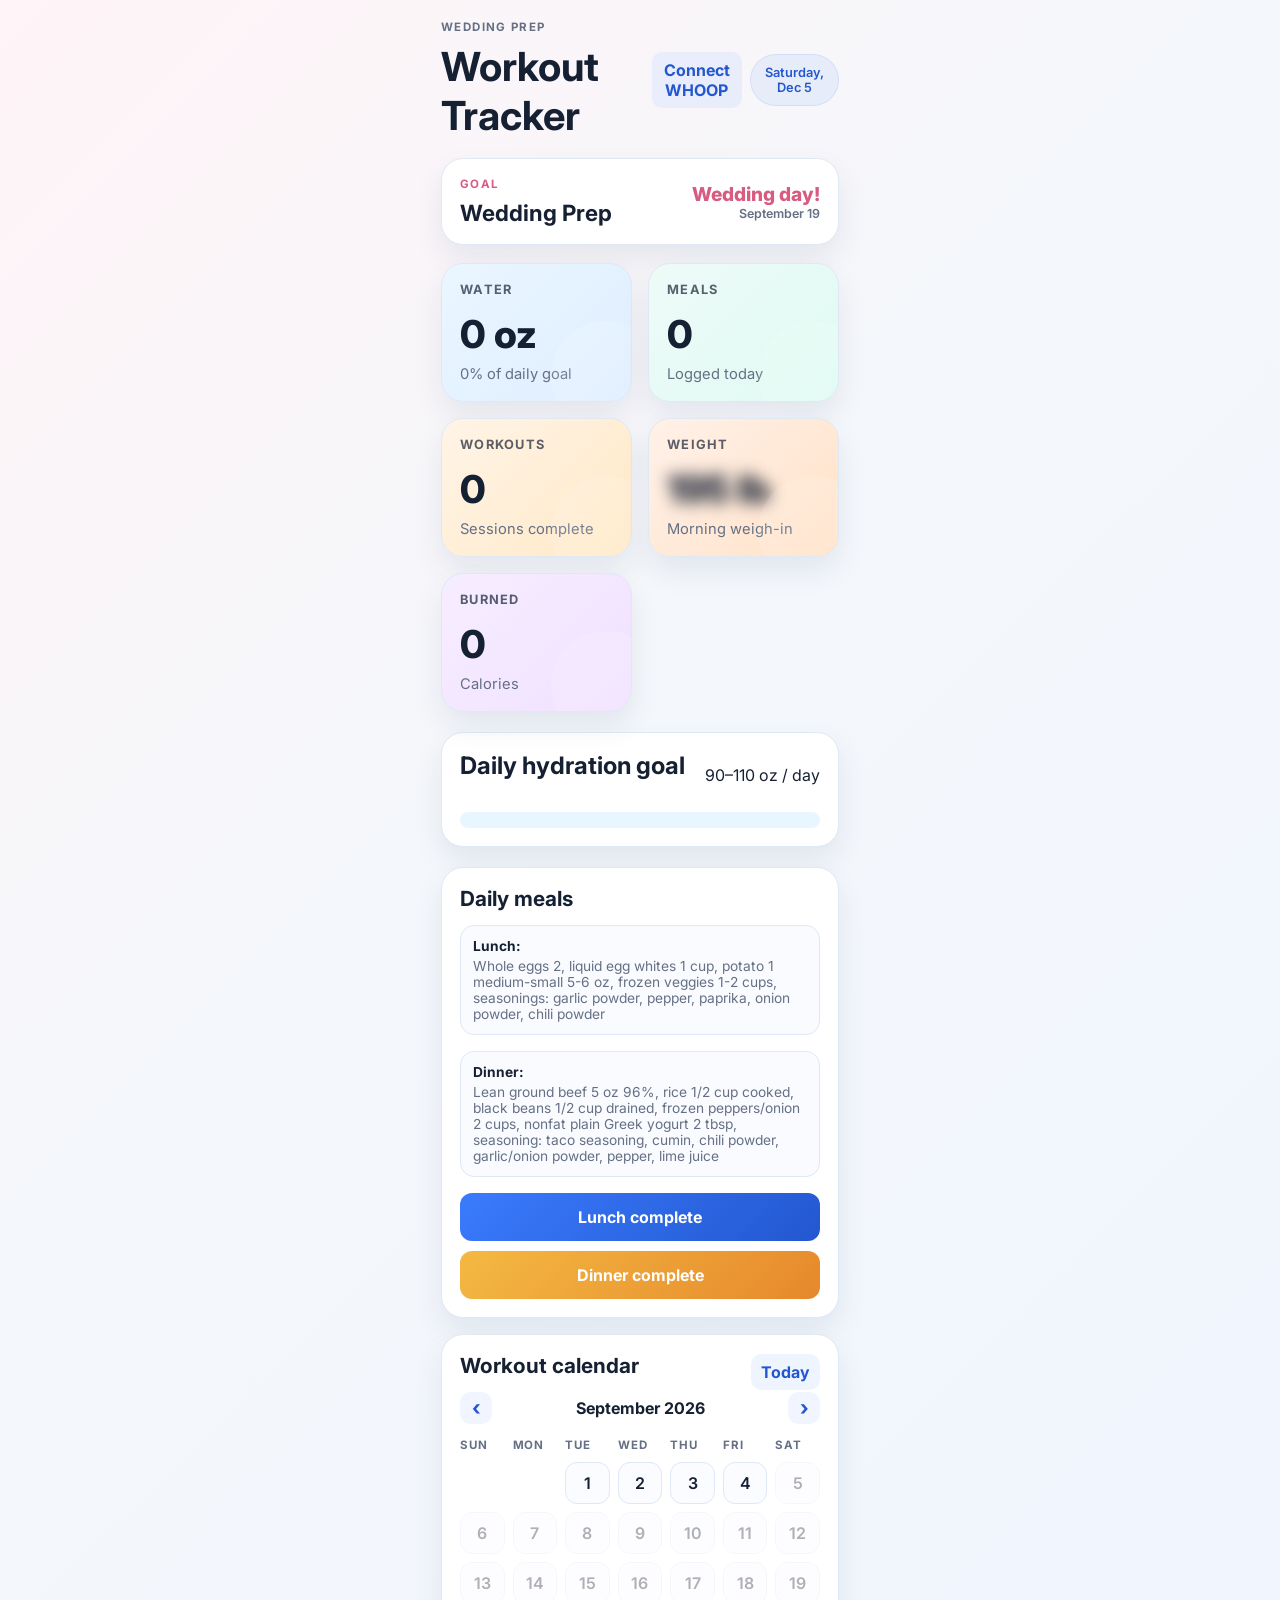
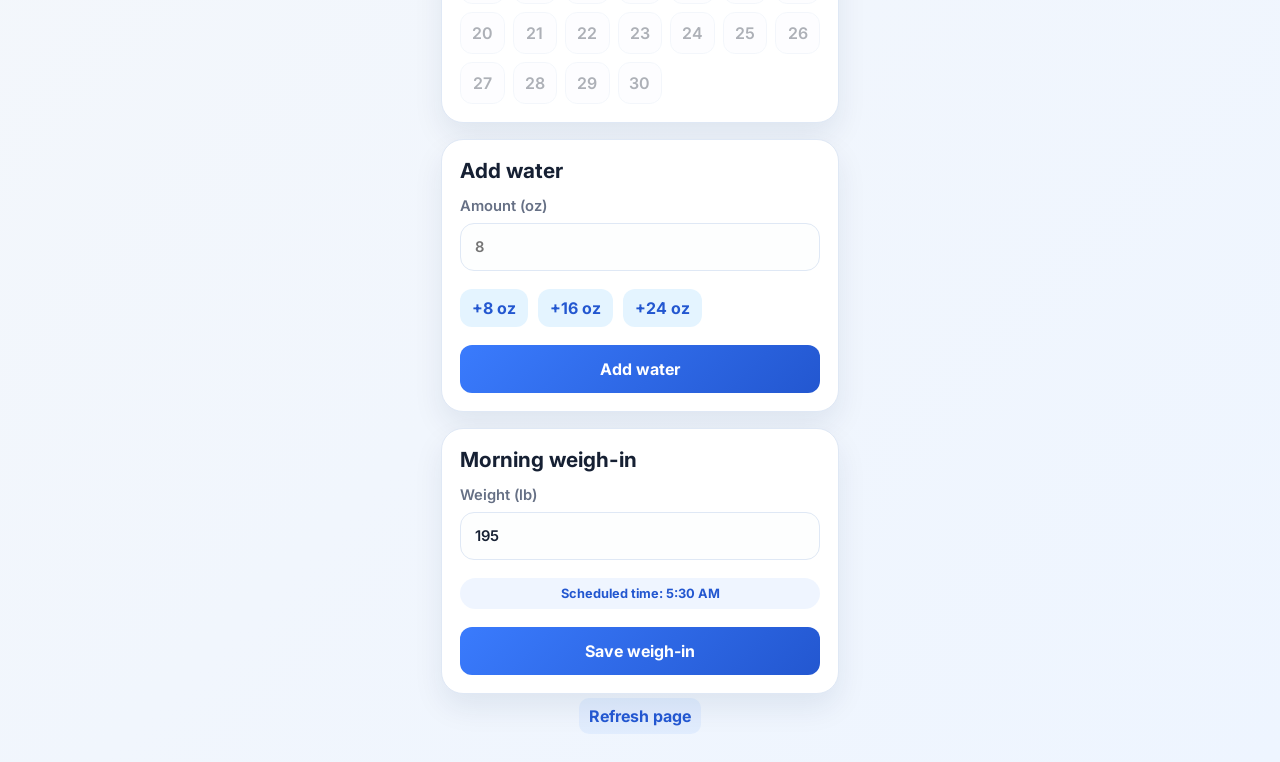
==== commit 35844d7d: "Add files via upload" ====
--- a/index.html
+++ b/index.html
@@ -30,7 +30,7 @@
       <section class="card goal-banner">
         <div class="goal-copy">
           <p class="eyebrow accent">Goal</p>
-          <h2>Wedding Day</h2>
+          <h2>Wedding Prep</h2>
         </div>
         <div class="countdown-wrap">
           <div class="countdown-value" id="weddingCountdown">0 days</div>
--- a/styles.css
+++ b/styles.css
@@ -184,6 +184,11 @@
   outline: none;
 }
 
+.weight-card:not(.weight-revealed) #weightValue {
+  filter: blur(8px);
+  user-select: none;
+}
+
 .stat-card::after {
   content: "";
   position: absolute;
